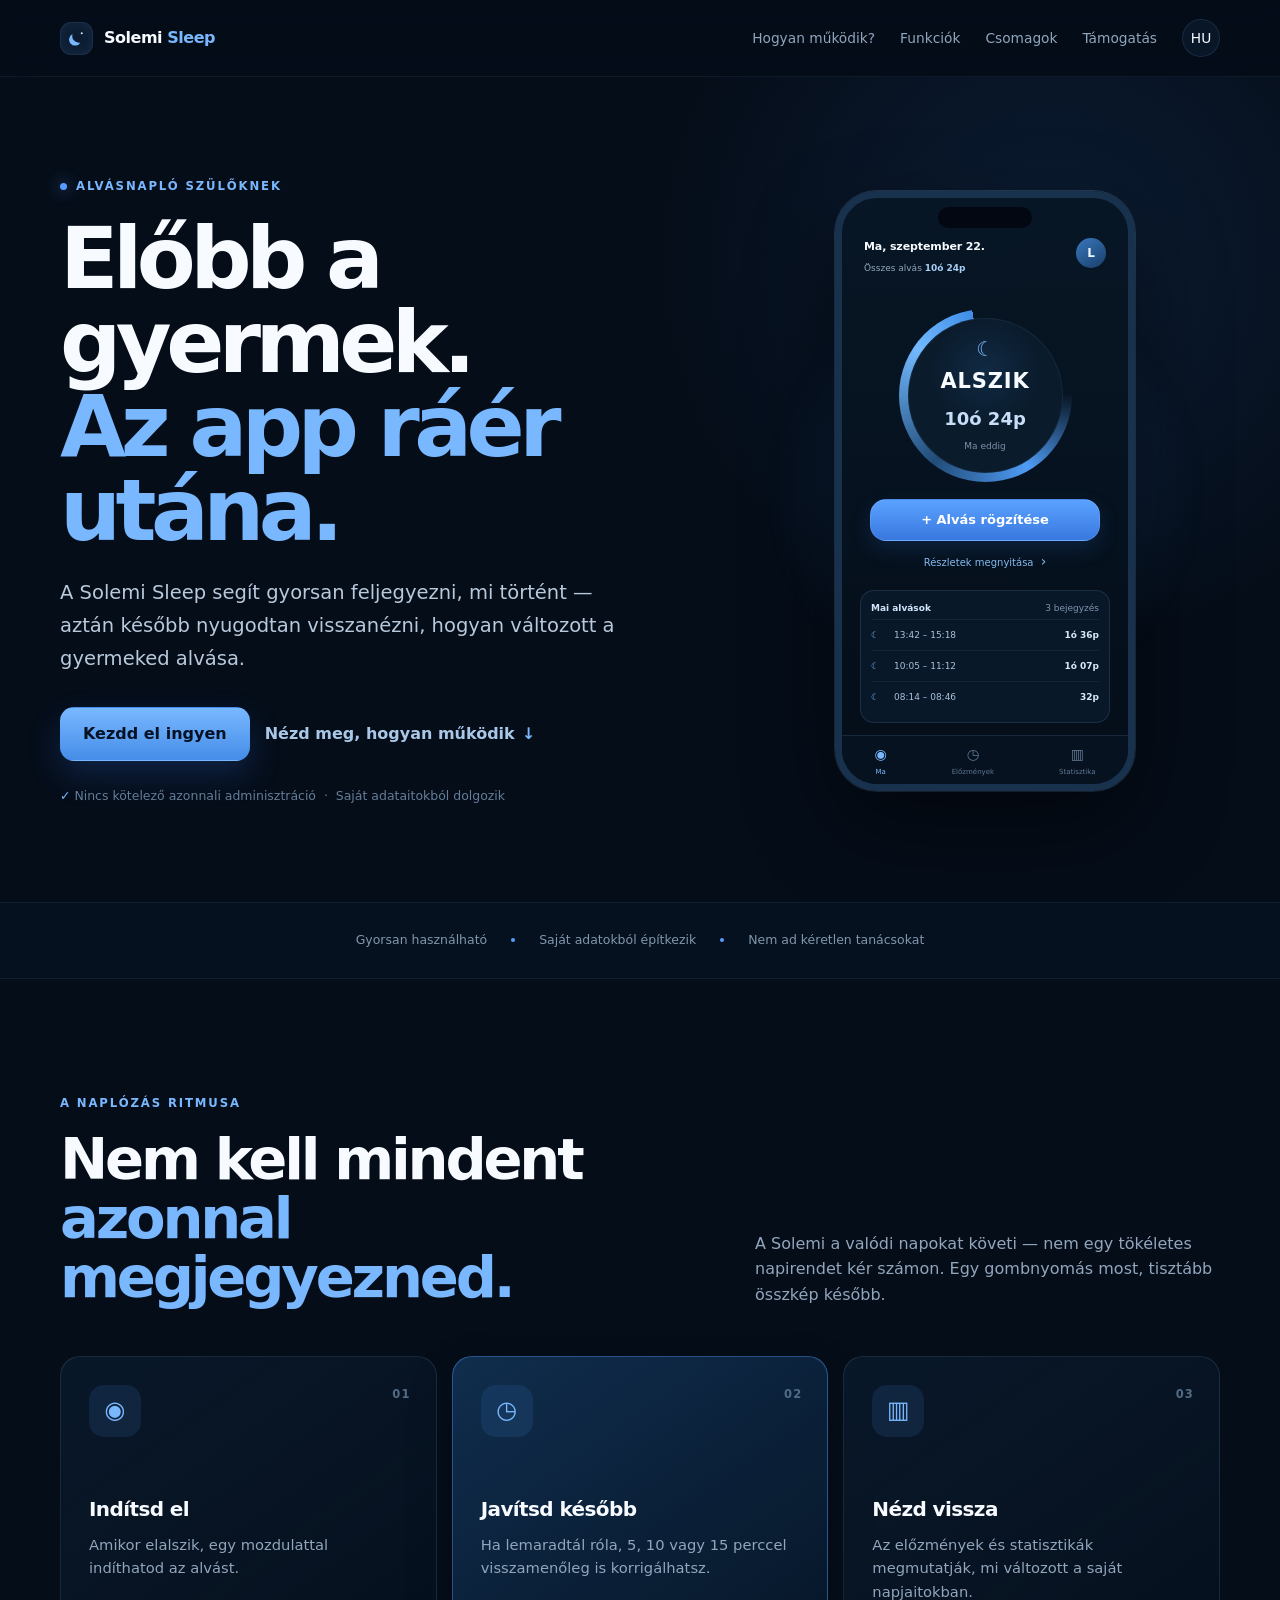
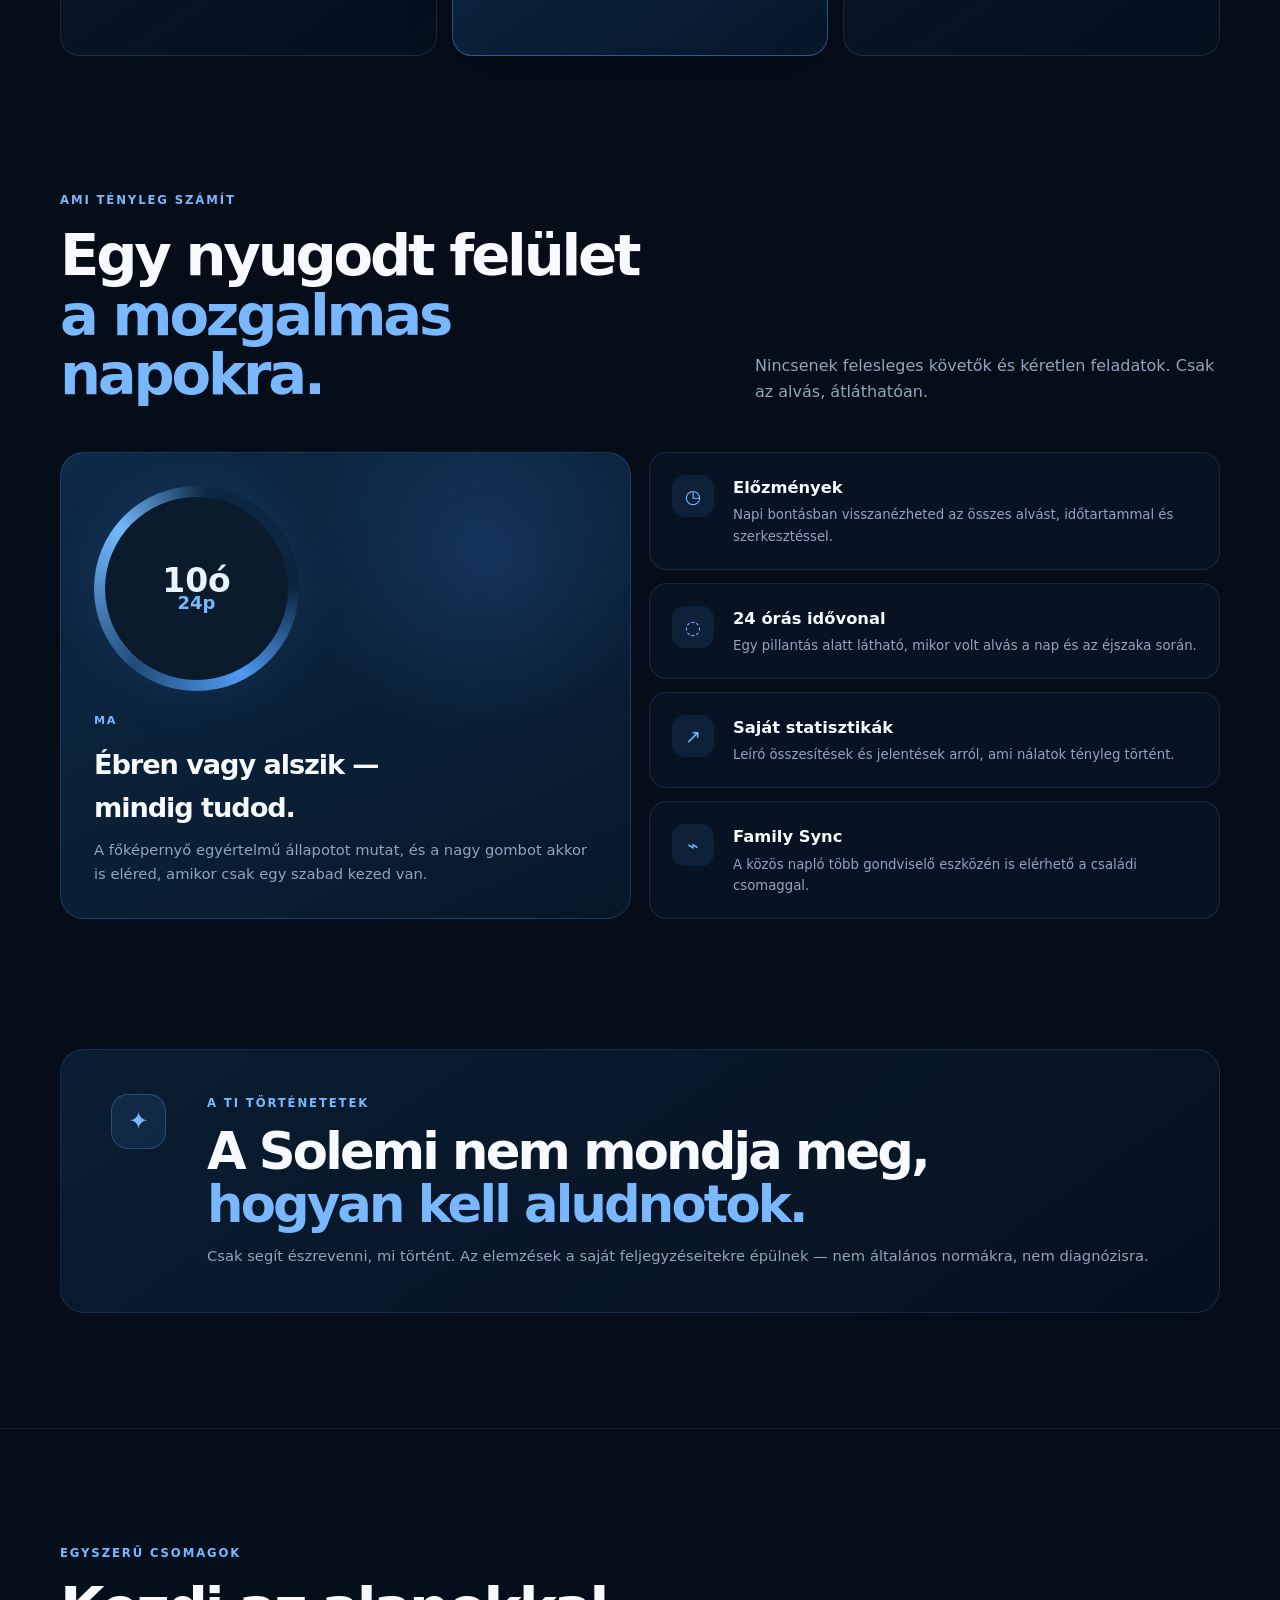
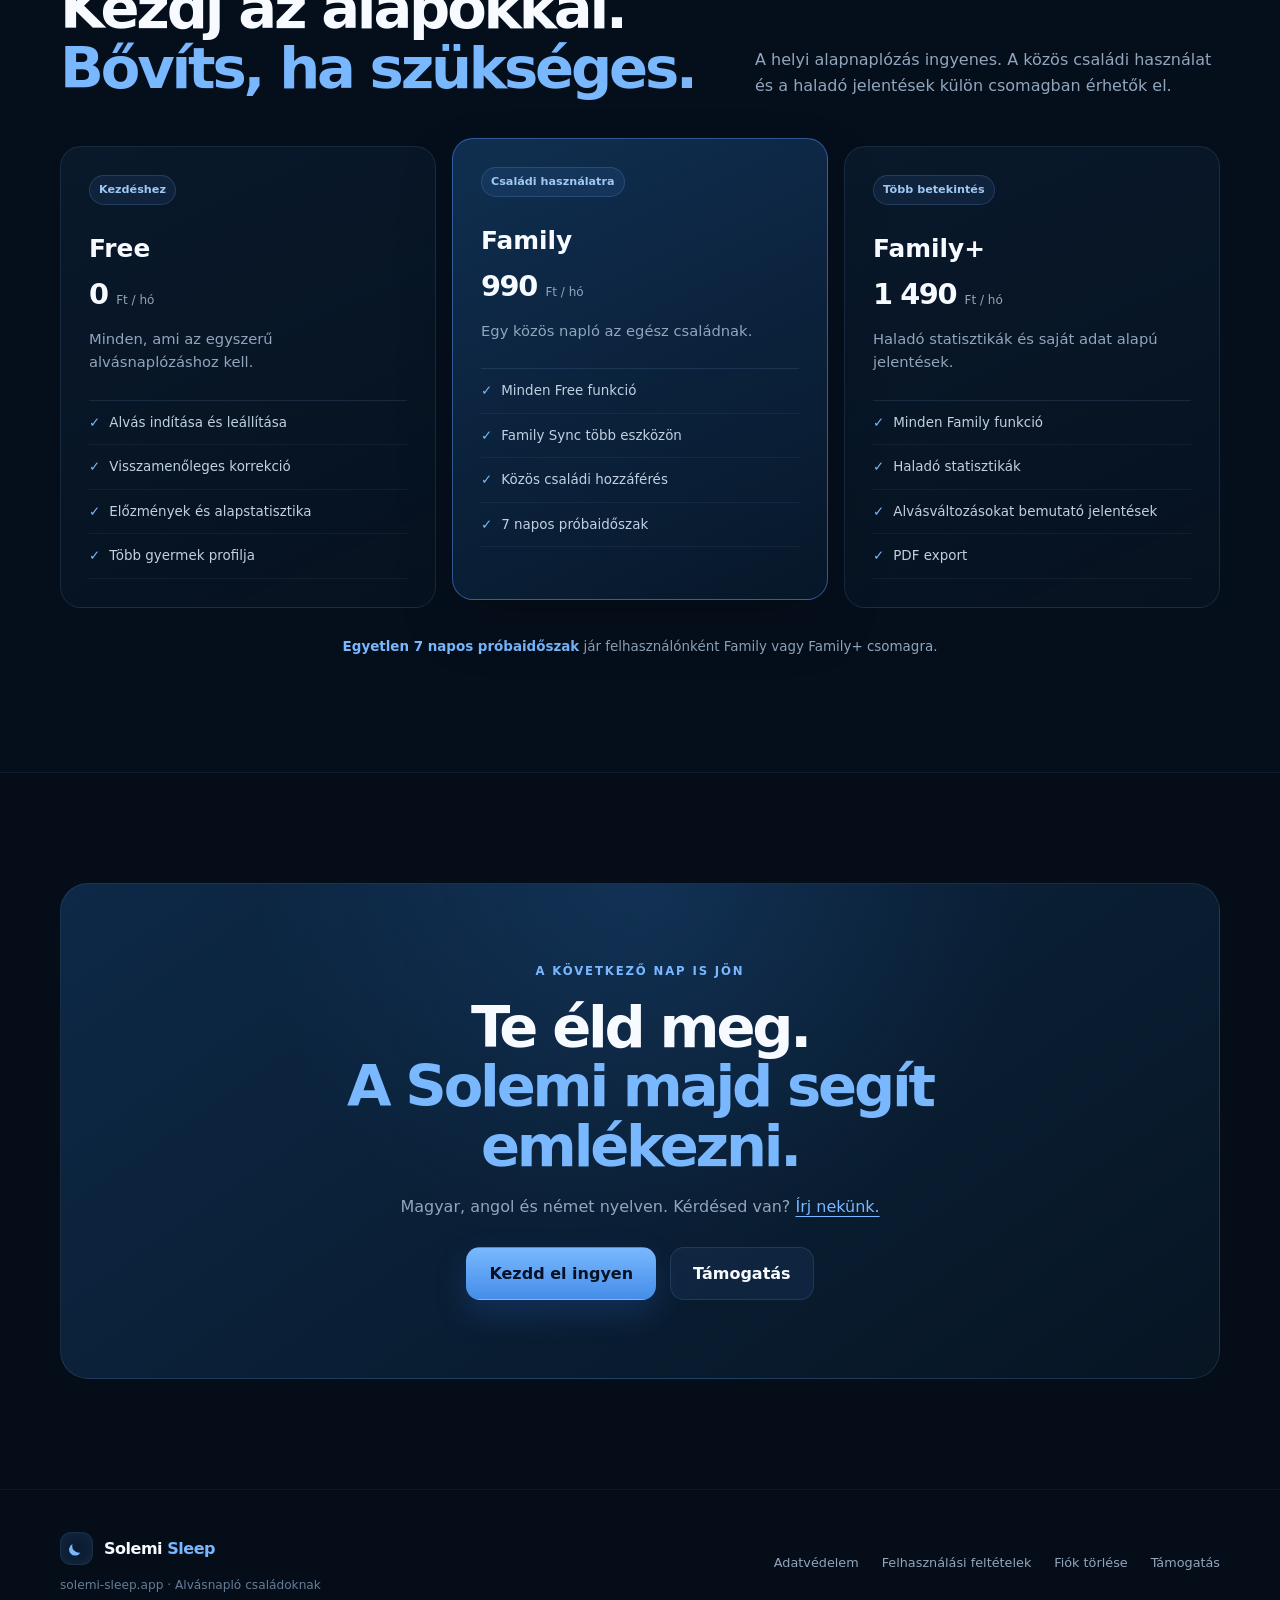
==== index.html @ 9ce0bd92 "Add responsive Solemi Sleep website" ====
<!doctype html>
<html lang="hu">
<head>
  <meta charset="utf-8">
  <meta name="viewport" content="width=device-width, initial-scale=1">
  <meta name="theme-color" content="#050d19">
  <meta name="description" content="Solemi Sleep – gyors, egyszerű alvásnapló a gyermeked alvásának követéséhez.">
  <title>Solemi Sleep – Lásd, mi történt</title>
  <link rel="icon" type="image/svg+xml" href="/favicon.svg">
  <link rel="stylesheet" href="/styles.css">
</head>
<body>
  <header class="site-header">
    <nav class="nav shell" aria-label="Fő navigáció">
      <a class="brand" href="/" aria-label="Solemi Sleep kezdőlap">
        <span class="brand-mark" aria-hidden="true">
          <svg viewBox="0 0 32 32"><path d="M22 22A10 10 0 0 1 10 9.3 9.2 9.2 0 1 0 22 22Z" fill="#79b8ff"/><circle cx="24" cy="8" r="1.5" fill="#d8eaff"/></svg>
        </span>
        <span>Solemi <em>Sleep</em></span>
      </a>
      <div class="nav-links">
        <a href="#hogyan-mukodik">Hogyan működik?</a>
        <a href="#funkciok">Funkciók</a>
        <a href="#csomagok">Csomagok</a>
        <a href="/support/">Támogatás</a>
        <a class="language" href="#nyelvek" aria-label="Nyelv: magyar">HU</a>
      </div>
    </nav>
  </header>

  <main>
    <section class="hero">
      <div class="hero-glow" aria-hidden="true"></div>
      <div class="hero-grid shell">
        <div class="hero-copy">
          <div class="eyebrow"><span class="eyebrow-dot"></span>Alvásnapló szülőknek</div>
          <h1>Előbb a gyermek.<br><span>Az app ráér utána.</span></h1>
          <p class="lead">A Solemi Sleep segít gyorsan feljegyezni, mi történt — aztán később nyugodtan visszanézni, hogyan változott a gyermeked alvása.</p>
          <div class="hero-actions">
            <a class="button primary" href="#csomagok">Kezdd el ingyen</a>
            <a class="button text-button" href="#hogyan-mukodik">Nézd meg, hogyan működik <span aria-hidden="true">↓</span></a>
          </div>
          <p class="hero-assurance"><span aria-hidden="true">✓</span> Nincs kötelező azonnali adminisztráció &nbsp;·&nbsp; Saját adataitokból dolgozik</p>
        </div>

        <div class="phone-stage" aria-label="A Solemi Sleep mai nézetének bemutatója">
          <div class="phone-glow" aria-hidden="true"></div>
          <div class="phone">
            <div class="phone-island"></div>
            <div class="phone-header">
              <div><strong>Ma, szeptember 22.</strong><span>Összes alvás <b>10ó 24p</b></span></div>
              <div class="phone-avatar">L</div>
            </div>
            <div class="phone-orb sleeping">
              <div class="phone-orb-content"><span class="moon-icon" aria-hidden="true">☾</span><strong>ALSZIK</strong><b>10ó 24p</b><small>Ma eddig</small></div>
            </div>
            <button class="phone-cta" type="button">+ Alvás rögzítése</button>
            <div class="phone-link">Részletek megnyitása <span>›</span></div>
            <div class="phone-card">
              <div class="phone-card-title"><span>Mai alvások</span><span>3 bejegyzés</span></div>
              <div class="sleep-row"><span class="sleep-row-icon">☾</span><span>13:42 – 15:18</span><b>1ó 36p</b></div>
              <div class="sleep-row"><span class="sleep-row-icon">☾</span><span>10:05 – 11:12</span><b>1ó 07p</b></div>
              <div class="sleep-row"><span class="sleep-row-icon">☾</span><span>08:14 – 08:46</span><b>32p</b></div>
            </div>
            <div class="phone-tabs"><span class="active">◉<small>Ma</small></span><span>◷<small>Előzmények</small></span><span>▥<small>Statisztika</small></span></div>
          </div>
        </div>
      </div>
    </section>

    <section class="proof-strip">
      <div class="shell proof-grid">
        <span>Gyorsan használható</span><i></i><span>Saját adatokból építkezik</span><i></i><span>Nem ad kéretlen tanácsokat</span>
      </div>
    </section>

    <section class="section story" id="hogyan-mukodik">
      <div class="shell">
        <div class="section-kicker">A naplózás ritmusa</div>
        <div class="section-head">
          <h2>Nem kell mindent<br><span>azonnal megjegyezned.</span></h2>
          <p>A Solemi a valódi napokat követi — nem egy tökéletes napirendet kér számon. Egy gombnyomás most, tisztább összkép később.</p>
        </div>
        <div class="steps-grid">
          <article class="step-card"><span class="step-no">01</span><div class="step-icon">◉</div><h3>Indítsd el</h3><p>Amikor elalszik, egy mozdulattal indíthatod az alvást.</p></article>
          <article class="step-card active"><span class="step-no">02</span><div class="step-icon">◷</div><h3>Javítsd később</h3><p>Ha lemaradtál róla, 5, 10 vagy 15 perccel visszamenőleg is korrigálhatsz.</p></article>
          <article class="step-card"><span class="step-no">03</span><div class="step-icon">▥</div><h3>Nézd vissza</h3><p>Az előzmények és statisztikák megmutatják, mi változott a saját napjaitokban.</p></article>
        </div>
      </div>
    </section>

    <section class="section feature-section" id="funkciok">
      <div class="shell">
        <div class="section-kicker">Ami tényleg számít</div>
        <div class="section-head">
          <h2>Egy nyugodt felület<br><span>a mozgalmas napokra.</span></h2>
          <p>Nincsenek felesleges követők és kéretlen feladatok. Csak az alvás, átláthatóan.</p>
        </div>
        <div class="feature-layout">
          <div class="feature-large">
            <div class="feature-orb" aria-hidden="true"><span>10ó<br><small>24p</small></span></div>
            <div><span class="feature-label">MA</span><h3>Ébren vagy alszik — mindig tudod.</h3><p>A főképernyő egyértelmű állapotot mutat, és a nagy gombot akkor is eléred, amikor csak egy szabad kezed van.</p></div>
          </div>
          <div class="feature-list">
            <article><span class="feature-symbol">◷</span><div><h3>Előzmények</h3><p>Napi bontásban visszanézheted az összes alvást, időtartammal és szerkesztéssel.</p></div></article>
            <article><span class="feature-symbol">◌</span><div><h3>24 órás idővonal</h3><p>Egy pillantás alatt látható, mikor volt alvás a nap és az éjszaka során.</p></div></article>
            <article><span class="feature-symbol">↗</span><div><h3>Saját statisztikák</h3><p>Leíró összesítések és jelentések arról, ami nálatok tényleg történt.</p></div></article>
            <article><span class="feature-symbol">⌁</span><div><h3>Family Sync</h3><p>A közös napló több gondviselő eszközén is elérhető a családi csomaggal.</p></div></article>
          </div>
        </div>
      </div>
    </section>

    <section class="section privacy-section">
      <div class="shell privacy-card">
        <div class="privacy-icon">✦</div>
        <div><div class="section-kicker">A ti történetetek</div><h2>A Solemi nem mondja meg,<br><span>hogyan kell aludnotok.</span></h2><p>Csak segít észrevenni, mi történt. Az elemzések a saját feljegyzéseitekre épülnek — nem általános normákra, nem diagnózisra.</p></div>
      </div>
    </section>

    <section class="section plans" id="csomagok">
      <div class="shell">
        <div class="section-kicker">Egyszerű csomagok</div>
        <div class="section-head"><h2>Kezdj az alapokkal.<br><span>Bővíts, ha szükséges.</span></h2><p>A helyi alapnaplózás ingyenes. A közös családi használat és a haladó jelentések külön csomagban érhetők el.</p></div>
        <div class="plan-grid">
          <article class="plan"><span class="plan-tag">Kezdéshez</span><h3>Free</h3><div class="price">0 <small>Ft / hó</small></div><p>Minden, ami az egyszerű alvásnaplózáshoz kell.</p><ul><li>Alvás indítása és leállítása</li><li>Visszamenőleges korrekció</li><li>Előzmények és alapstatisztika</li><li>Több gyermek profilja</li></ul></article>
          <article class="plan recommended"><span class="plan-tag">Családi használatra</span><h3>Family</h3><div class="price">990 <small>Ft / hó</small></div><p>Egy közös napló az egész családnak.</p><ul><li>Minden Free funkció</li><li>Family Sync több eszközön</li><li>Közös családi hozzáférés</li><li>7 napos próbaidőszak</li></ul></article>
          <article class="plan"><span class="plan-tag">Több betekintés</span><h3>Family+</h3><div class="price">1 490 <small>Ft / hó</small></div><p>Haladó statisztikák és saját adat alapú jelentések.</p><ul><li>Minden Family funkció</li><li>Haladó statisztikák</li><li>Alvásváltozásokat bemutató jelentések</li><li>PDF export</li></ul></article>
        </div>
        <p class="trial-note"><strong>Egyetlen 7 napos próbaidőszak</strong> jár felhasználónként Family vagy Family+ csomagra.</p>
      </div>
    </section>

    <section class="closing" id="nyelvek">
      <div class="closing-inner shell"><div class="section-kicker">A következő nap is jön</div><h2>Te éld meg.<br><span>A Solemi majd segít emlékezni.</span></h2><p>Magyar, angol és német nyelven. Kérdésed van? <a class="text-link" href="mailto:support@solemi-sleep.app">Írj nekünk.</a></p><div class="closing-actions"><a class="button primary" href="#csomagok">Kezdd el ingyen</a><a class="button secondary" href="/support/">Támogatás</a></div></div>
    </section>
  </main>

  <footer class="site-footer"><div class="footer-grid shell"><div><a class="brand" href="/"><span class="brand-mark" aria-hidden="true"><svg viewBox="0 0 32 32"><path d="M22 22A10 10 0 0 1 10 9.3 9.2 9.2 0 1 0 22 22Z" fill="#79b8ff"/></svg></span><span>Solemi <em>Sleep</em></span></a><div class="footer-meta">solemi-sleep.app · Alvásnapló családoknak</div></div><nav class="footer-links" aria-label="Jogi és támogatási oldalak"><a href="/privacy/">Adatvédelem</a><a href="/terms/">Felhasználási feltételek</a><a href="/delete-account/">Fiók törlése</a><a href="/support/">Támogatás</a></nav></div></footer>
</body>
</html>
---- styles.css ----
:root {
  color-scheme: dark;
  --bg: #050d19;
  --bg-2: #071321;
  --surface: #0a1a2c;
  --surface-2: #0d2137;
  --line: rgba(127, 175, 228, .14);
  --line-soft: rgba(127, 175, 228, .08);
  --ink: #f7faff;
  --muted: #91a5bc;
  --muted-2: #647d98;
  --blue: #579dff;
  --blue-2: #79b8ff;
  --max: 1160px;
}
* { box-sizing: border-box; }
html { scroll-behavior: smooth; }
body { margin:0; min-width:320px; color:var(--ink); background:radial-gradient(circle at 50% -12%, rgba(43,89,143,.23), transparent 32rem), var(--bg); font-family: Inter, ui-sans-serif, system-ui, -apple-system, BlinkMacSystemFont, "Segoe UI", sans-serif; font-size:16px; line-height:1.6; -webkit-font-smoothing:antialiased; }
a { color:inherit; text-decoration:none; }
button { font:inherit; }
.shell { width:min(var(--max), calc(100% - 44px)); margin-inline:auto; }
.site-header { position:sticky; top:0; z-index:20; border-bottom:1px solid var(--line-soft); background:rgba(5,13,25,.78); backdrop-filter:blur(18px); }
.nav { min-height:76px; display:flex; align-items:center; justify-content:space-between; gap:28px; }
.brand { display:inline-flex; align-items:center; gap:11px; font-weight:780; letter-spacing:-.03em; }
.brand em { color:var(--blue-2); font-style:normal; }
.brand-mark { width:33px; height:33px; display:grid; place-items:center; border:1px solid var(--line); border-radius:11px; background:#0b1a2c; box-shadow:inset 0 0 18px rgba(87,157,255,.12); }
.brand-mark svg { width:21px; }
.nav-links { display:flex; align-items:center; gap:25px; color:var(--muted); font-size:.86rem; }
.nav-links a:hover, .nav-links a:focus-visible { color:#fff; }
.language { width:38px; height:38px; display:grid; place-items:center; border:1px solid var(--line); border-radius:50%; color:var(--ink); background:rgba(87,157,255,.07); }
.hero { position:relative; overflow:hidden; padding:100px 0 96px; }
.hero-glow { position:absolute; width:820px; height:820px; right:-180px; top:-230px; border-radius:50%; background:radial-gradient(circle, rgba(45,110,189,.16), transparent 67%); pointer-events:none; }
.hero-grid { position:relative; display:grid; grid-template-columns:minmax(0,1fr) 470px; gap:90px; align-items:center; }
.eyebrow, .section-kicker { color:var(--blue-2); font-size:.73rem; font-weight:800; letter-spacing:.16em; text-transform:uppercase; }
.eyebrow { display:flex; align-items:center; gap:9px; }
.eyebrow-dot { width:7px; height:7px; border-radius:50%; background:var(--blue); box-shadow:0 0 15px rgba(87,157,255,.8); }
h1 { margin:20px 0 24px; max-width:720px; font-size:clamp(3.2rem, 6.7vw, 6rem); line-height:.98; letter-spacing:-.065em; font-weight:700; }
h1 span, h2 span { color:var(--blue-2); }
.lead { max-width:590px; margin:0; color:#b8c9dc; font-size:clamp(1.05rem, 2vw, 1.22rem); line-height:1.7; }
.hero-actions, .closing-actions { display:flex; flex-wrap:wrap; align-items:center; gap:14px; margin-top:32px; }
.button { min-height:50px; display:inline-flex; align-items:center; justify-content:center; padding:13px 22px; border-radius:14px; border:1px solid transparent; font-weight:750; transition:transform .2s ease, border-color .2s ease, background .2s ease; }
.button:hover { transform:translateY(-2px); }
.button.primary { color:#061224; background:linear-gradient(180deg,#79b8ff,#458de8); box-shadow:0 14px 32px rgba(44,108,207,.24); }
.button.secondary { border-color:var(--line); background:rgba(87,157,255,.08); color:var(--ink); }
.text-button { min-height:auto; padding:10px 0; color:#a9c8e8; background:transparent; }
.text-button span { margin-left:7px; color:var(--blue-2); }
.hero-assurance { margin:25px 0 0; color:var(--muted-2); font-size:.78rem; }
.hero-assurance span { color:var(--blue-2); font-weight:900; }
.phone-stage { position:relative; min-height:610px; display:grid; place-items:center; }
.phone-glow { position:absolute; inset:10% 2%; border-radius:50%; background:radial-gradient(circle, rgba(50,123,218,.25), transparent 65%); filter:blur(8px); }
.phone { position:relative; width:300px; height:600px; padding:37px 18px 0; overflow:hidden; border:7px solid #18314d; border-radius:42px; background:linear-gradient(180deg,#071625,#050e19); box-shadow:0 35px 90px rgba(0,0,0,.48), 0 0 0 1px rgba(158,208,255,.18); }
.phone-island { position:absolute; top:9px; left:50%; width:94px; height:21px; transform:translateX(-50%); border-radius:20px; background:#020711; }
.phone-header { display:flex; justify-content:space-between; align-items:start; padding:3px 4px 0; }
.phone-header strong, .phone-header span { display:block; }
.phone-header strong { font-size:11px; letter-spacing:-.01em; }
.phone-header span { margin-top:5px; color:var(--muted); font-size:9px; }
.phone-header span b { color:#a8cff7; }
.phone-avatar { width:30px; height:30px; display:grid; place-items:center; border-radius:50%; color:#eaf5ff; background:linear-gradient(145deg,#3978bd,#183e68); font-size:12px; font-weight:800; }
.phone-orb { width:173px; aspect-ratio:1; margin:34px auto 17px; display:grid; place-items:center; position:relative; border-radius:50%; background:conic-gradient(from 218deg,#214c78,#72b9ff 24%,#3f8de7 37%,transparent 37% 64%,#4f9cf5 81%,#214c78); }
.phone-orb::before { content:""; position:absolute; inset:9px; border-radius:50%; background:radial-gradient(circle at 50% 34%,rgba(49,111,175,.18),transparent 43%),#0a1b2c; border:1px solid rgba(157,206,255,.08); }
.phone-orb-content { position:relative; z-index:1; display:flex; flex-direction:column; align-items:center; text-align:center; }
.moon-icon { color:var(--blue-2); font-size:20px; line-height:1; }
.phone-orb-content strong { margin-top:6px; color:#f7faff; font-size:21px; letter-spacing:.04em; }
.phone-orb-content b { margin-top:7px; color:#c7def8; font-size:18px; }
.phone-orb-content small { margin-top:5px; color:#7c91a9; font-size:9px; }
.phone-cta { width:92%; height:42px; display:block; margin:0 auto; border:1px solid rgba(189,222,255,.14); border-radius:16px; color:#fff; background:linear-gradient(180deg,#5aa2ff,#3978df); box-shadow:0 8px 20px rgba(45,109,209,.18); font-size:13px; font-weight:750; }
.phone-link { margin:9px 0 17px; text-align:center; color:#84b9ed; font-size:10px; }
.phone-link span { margin-left:4px; font-size:14px; }
.phone-card { padding:10px; border:1px solid var(--line); border-radius:14px; background:rgba(10,26,44,.9); }
.phone-card-title { display:flex; justify-content:space-between; margin-bottom:4px; color:#7e94ad; font-size:9px; }
.phone-card-title span:first-child { color:#d2e6fb; font-weight:700; }
.sleep-row { min-height:31px; display:grid; grid-template-columns:17px 1fr auto; align-items:center; gap:6px; border-top:1px solid var(--line-soft); color:#aac2da; font-size:9px; }
.sleep-row-icon { color:var(--blue-2); }
.sleep-row b { color:#d9e9f9; font-size:9px; }
.phone-tabs { position:absolute; right:0; bottom:0; left:0; height:49px; display:flex; justify-content:space-around; align-items:center; border-top:1px solid var(--line); background:rgba(7,19,33,.97); }
.phone-tabs span { display:flex; flex-direction:column; align-items:center; gap:1px; color:#607791; font-size:14px; }
.phone-tabs span.active { color:var(--blue-2); }
.phone-tabs small { font-size:7px; }
.proof-strip { border-block:1px solid var(--line-soft); background:rgba(10,26,44,.35); }
.proof-grid { min-height:75px; display:flex; align-items:center; justify-content:center; gap:24px; color:#8096ad; font-size:.78rem; }
.proof-grid i { width:4px; height:4px; border-radius:50%; background:var(--blue); }
.section { padding:115px 0; }
.section-head { display:flex; justify-content:space-between; align-items:end; gap:50px; margin:17px 0 48px; }
h2 { margin:0; font-size:clamp(2.3rem, 4.5vw, 4.2rem); line-height:1.03; letter-spacing:-.055em; font-weight:680; }
.section-head p { max-width:465px; margin:0; color:var(--muted); }
.steps-grid { display:grid; grid-template-columns:repeat(3,1fr); gap:15px; }
.step-card { min-height:300px; position:relative; padding:28px; border:1px solid var(--line); border-radius:20px; background:linear-gradient(145deg,rgba(10,26,44,.84),rgba(7,19,33,.6)); }
.step-card.active { border-color:rgba(87,157,255,.42); background:linear-gradient(145deg,rgba(17,49,83,.9),rgba(8,24,43,.82)); box-shadow:0 20px 48px rgba(0,0,0,.18); }
.step-no { position:absolute; right:25px; top:28px; color:#526b85; font-size:.72rem; font-weight:800; letter-spacing:.1em; }
.step-icon { width:52px; height:52px; display:grid; place-items:center; border-radius:15px; color:var(--blue-2); background:rgba(87,157,255,.11); font-size:24px; }
.step-card h3 { margin:56px 0 8px; font-size:1.25rem; letter-spacing:-.03em; }
.step-card p, .feature-large p, .feature-list p, .privacy-card p, .plan p { margin:0; color:var(--muted); font-size:.92rem; }
.feature-section { padding-top:20px; }
.feature-layout { display:grid; grid-template-columns:1fr 1fr; gap:18px; }
.feature-large { min-height:420px; display:flex; flex-direction:column; justify-content:space-between; padding:33px; border:1px solid rgba(87,157,255,.22); border-radius:24px; background:radial-gradient(circle at 75% 22%,rgba(43,109,190,.23),transparent 33%),linear-gradient(155deg,#0d2a48,#081728); }
.feature-orb { width:205px; aspect-ratio:1; display:grid; place-items:center; border-radius:50%; background:conic-gradient(from 218deg,#214c78,#72b9ff 25%,transparent 41% 64%,#4f9cf5 82%,#214c78); box-shadow:0 0 55px rgba(87,157,255,.12); }
.feature-orb span { width:183px; height:183px; display:grid; place-items:center; align-content:center; border-radius:50%; background:#0a1b2c; color:#eaf4ff; font-size:33px; font-weight:800; line-height:.9; text-align:center; }
.feature-orb small { color:var(--blue-2); font-size:18px; }
.feature-label { color:var(--blue-2); font-size:.7rem; font-weight:800; letter-spacing:.14em; }
.feature-large h3 { max-width:380px; margin:11px 0 8px; font-size:1.7rem; letter-spacing:-.04em; }
.feature-list { display:grid; gap:13px; }
.feature-list article { display:grid; grid-template-columns:45px 1fr; gap:16px; padding:22px; border:1px solid var(--line); border-radius:18px; background:rgba(10,26,44,.56); }
.feature-symbol { width:42px; height:42px; display:grid; place-items:center; border-radius:13px; color:var(--blue-2); background:rgba(87,157,255,.1); font-size:19px; }
.feature-list h3 { margin:0 0 3px; font-size:1.02rem; }
.feature-list p { font-size:.83rem; }
.privacy-section { padding-top:15px; }
.privacy-card { display:grid; grid-template-columns:70px 1fr; gap:26px; align-items:start; padding:44px 50px; border:1px solid var(--line); border-radius:24px; background:linear-gradient(145deg,rgba(11,32,54,.86),rgba(7,19,33,.7)); }
.privacy-icon { width:55px; height:55px; display:grid; place-items:center; border:1px solid rgba(121,184,255,.25); border-radius:17px; color:var(--blue-2); background:rgba(87,157,255,.1); font-size:24px; }
.privacy-card h2 { margin:12px 0 14px; font-size:clamp(2rem,4vw,3.2rem); }
.plans { border-block:1px solid var(--line-soft); background:rgba(7,19,33,.34); }
.plan-grid { display:grid; grid-template-columns:repeat(3,1fr); gap:16px; }
.plan { min-height:420px; display:flex; flex-direction:column; padding:28px; border:1px solid var(--line); border-radius:21px; background:linear-gradient(155deg,rgba(10,26,44,.92),rgba(7,19,33,.78)); }
.plan.recommended { border-color:rgba(87,157,255,.48); background:linear-gradient(155deg,rgba(16,48,82,.98),rgba(8,24,43,.9)); transform:translateY(-8px); box-shadow:0 25px 55px rgba(0,0,0,.2); }
.plan-tag { align-self:flex-start; padding:5px 9px; border:1px solid rgba(121,184,255,.18); border-radius:999px; color:#9fc8f2; background:rgba(87,157,255,.09); font-size:.7rem; font-weight:750; }
.plan h3 { margin:24px 0 2px; font-size:1.55rem; }
.price { margin-bottom:10px; color:#f7faff; font-size:1.8rem; font-weight:800; letter-spacing:-.05em; }
.price small { color:var(--muted); font-size:.75rem; font-weight:500; letter-spacing:0; }
.plan ul { list-style:none; padding:0; margin:26px 0 0; border-top:1px solid var(--line); }
.plan li { padding:11px 0; border-bottom:1px solid var(--line-soft); color:#c0d1e2; font-size:.84rem; }
.plan li::before { content:"✓"; margin-right:9px; color:var(--blue-2); }
.trial-note { margin:28px 0 0; text-align:center; color:var(--muted); font-size:.84rem; }
.trial-note strong { color:var(--blue-2); }
.closing { padding:110px 0; }
.closing-inner { padding:78px 25px; text-align:center; border:1px solid var(--line); border-radius:28px; background:radial-gradient(circle at 50% 0%,rgba(44,107,184,.2),transparent 50%),linear-gradient(145deg,#0d2947,#071523); }
.closing h2 { margin:17px auto 18px; max-width:700px; }
.closing p { margin:0; color:var(--muted); }
.closing-actions { justify-content:center; margin-top:27px; }
.site-footer { padding:42px 0; border-top:1px solid var(--line-soft); }
.footer-grid { display:grid; grid-template-columns:1fr auto; gap:30px; align-items:center; }
.footer-meta { margin-top:9px; color:var(--muted-2); font-size:.76rem; }
.footer-links { display:flex; flex-wrap:wrap; gap:16px 23px; color:var(--muted); font-size:.8rem; }
.footer-links a:hover { color:var(--ink); }
.page-hero, .document { color:var(--ink); }
.page-hero { padding:82px 0 48px; border-bottom:1px solid var(--line); }
.page-hero .eyebrow { margin-bottom:14px; }
.page-hero h1 { margin:0; }
.page-hero p { max-width:680px; margin:18px 0 0; color:var(--muted); font-size:1.05rem; }
.document { padding:60px 0 100px; }
.document-layout { display:grid; grid-template-columns:230px minmax(0,720px); gap:70px; align-items:start; }
.doc-nav { position:sticky; top:105px; display:grid; gap:10px; color:var(--muted); font-size:.84rem; }
.doc-nav a:hover { color:var(--blue-2); }
.doc-content h2 { margin:44px 0 12px; font-size:1.4rem; }
.doc-content h2:first-child { margin-top:0; }
.doc-content p, .doc-content li { color:#b8c9dc; }
.doc-content ul { padding-left:20px; }
.notice { padding:21px; border:1px solid rgba(87,157,255,.24); border-radius:16px; color:#cfe4fa; background:rgba(87,157,255,.07); }
.steps { display:grid; gap:14px; counter-reset:steps; margin:28px 0; }
.step { display:grid; grid-template-columns:44px 1fr; gap:14px; padding:18px; border:1px solid var(--line); border-radius:16px; background:var(--surface); }
.step::before { counter-increment:steps; content:counter(steps); width:34px; height:34px; display:grid; place-items:center; border-radius:50%; color:var(--blue-2); background:rgba(87,157,255,.12); font-weight:750; }
.support-card { max-width:700px; padding:30px; margin-top:28px; border:1px solid var(--line); border-radius:21px; background:var(--surface); }
.support-card a, .text-link { color:var(--blue-2); text-decoration:underline; text-underline-offset:4px; }
@media (max-width: 900px) {
  .nav-links a:not(.language) { display:none; }
  .hero-grid { grid-template-columns:1fr 390px; gap:30px; }
  .feature-layout { grid-template-columns:1fr; }
}
@media (max-width: 720px) {
  .shell { width:min(100% - 30px, var(--max)); }
  .nav { min-height:66px; }
  .nav-links { gap:10px; }
  .hero { padding:65px 0 70px; }
  .hero-grid { grid-template-columns:1fr; }
  .phone-stage { min-height:595px; margin-top:5px; }
  .section { padding:78px 0; }
  .section-head { display:block; }
  .section-head p { margin-top:19px; }
  .steps-grid, .plan-grid { grid-template-columns:1fr; }
  .step-card { min-height:235px; }
  .plan.recommended { transform:none; }
  .privacy-card { grid-template-columns:1fr; padding:30px; }
  .footer-grid { grid-template-columns:1fr; }
  .document-layout { grid-template-columns:1fr; gap:28px; }
  .doc-nav { position:static; display:flex; flex-wrap:wrap; gap:8px 18px; }
}
@media (max-width: 480px) {
  h1 { font-size:3.2rem; }
  .hero-actions { align-items:stretch; flex-direction:column; }
  .button { width:100%; }
  .proof-grid { min-height:100px; flex-wrap:wrap; gap:8px 14px; text-align:center; }
  .proof-grid i { display:none; }
  .phone { transform:scale(.94); transform-origin:center; }
  .phone-stage { margin-inline:-18px; }
  .closing { padding:70px 0; }
}
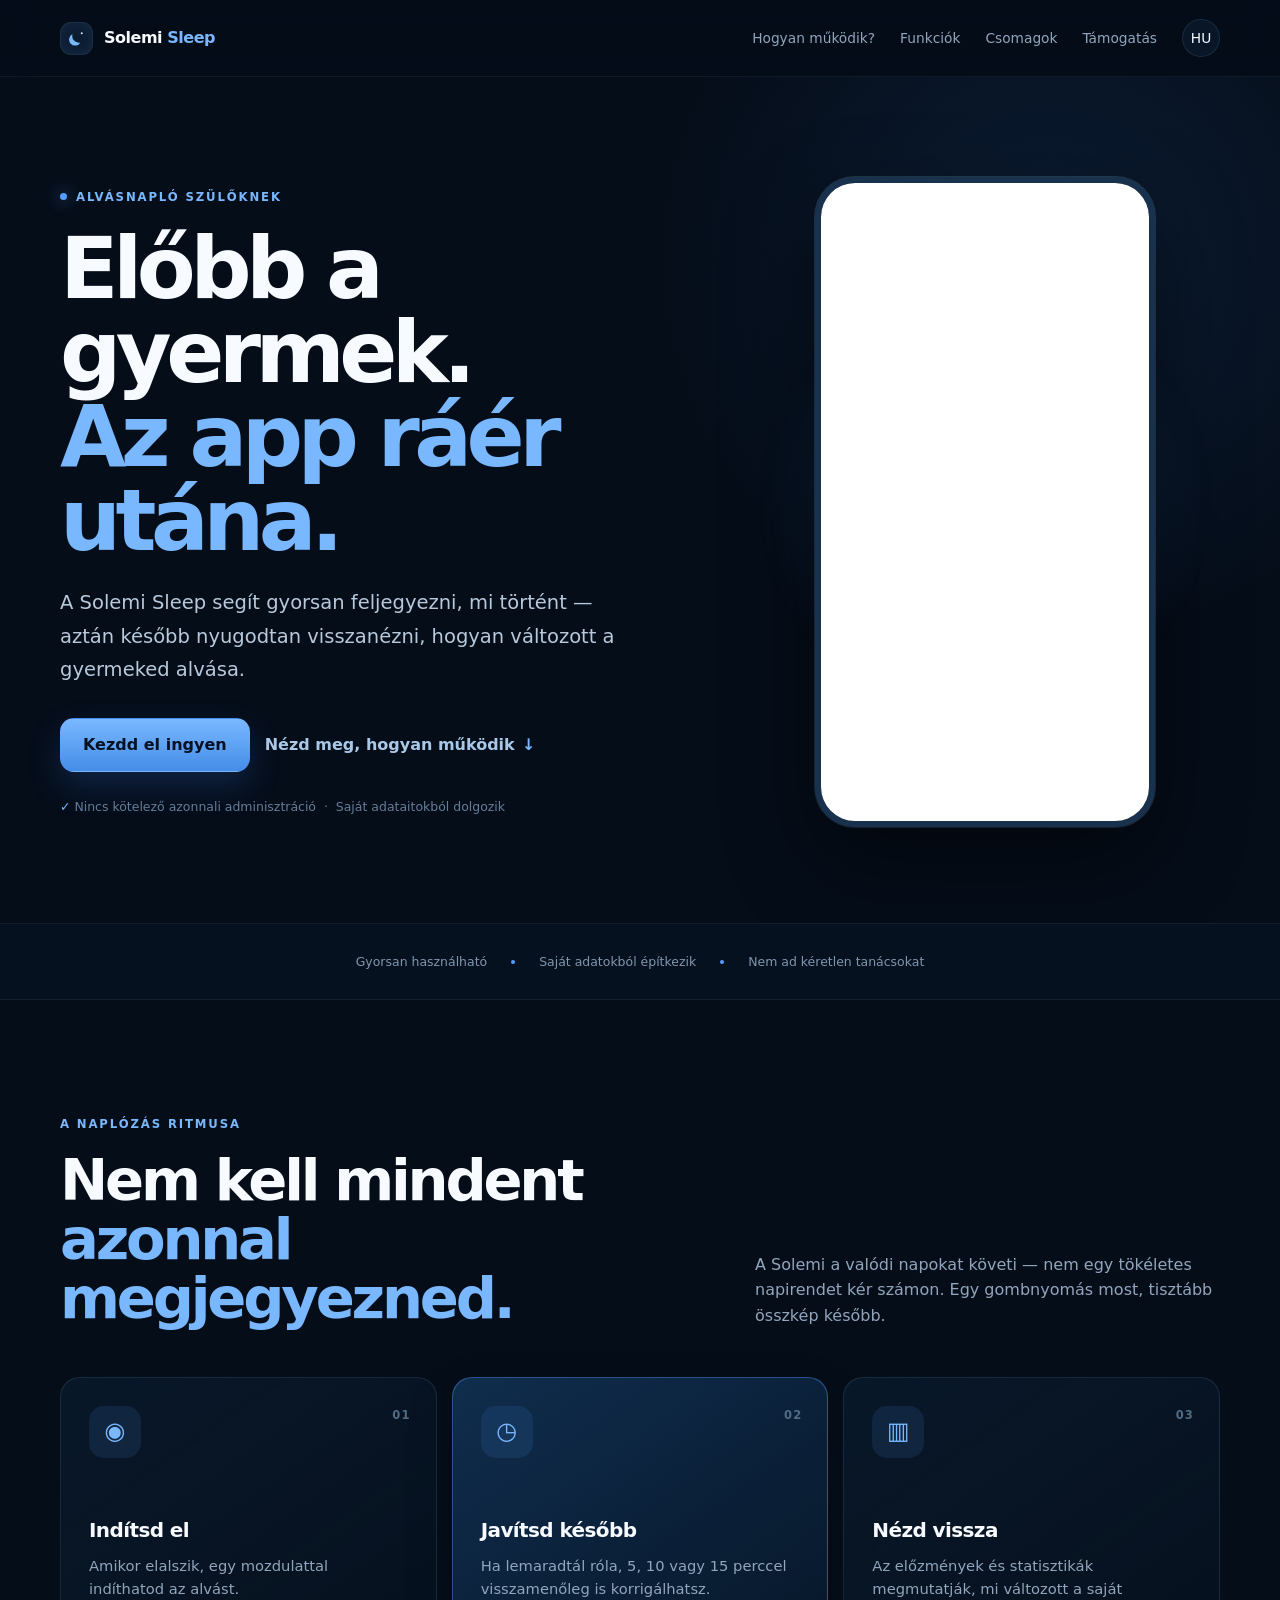
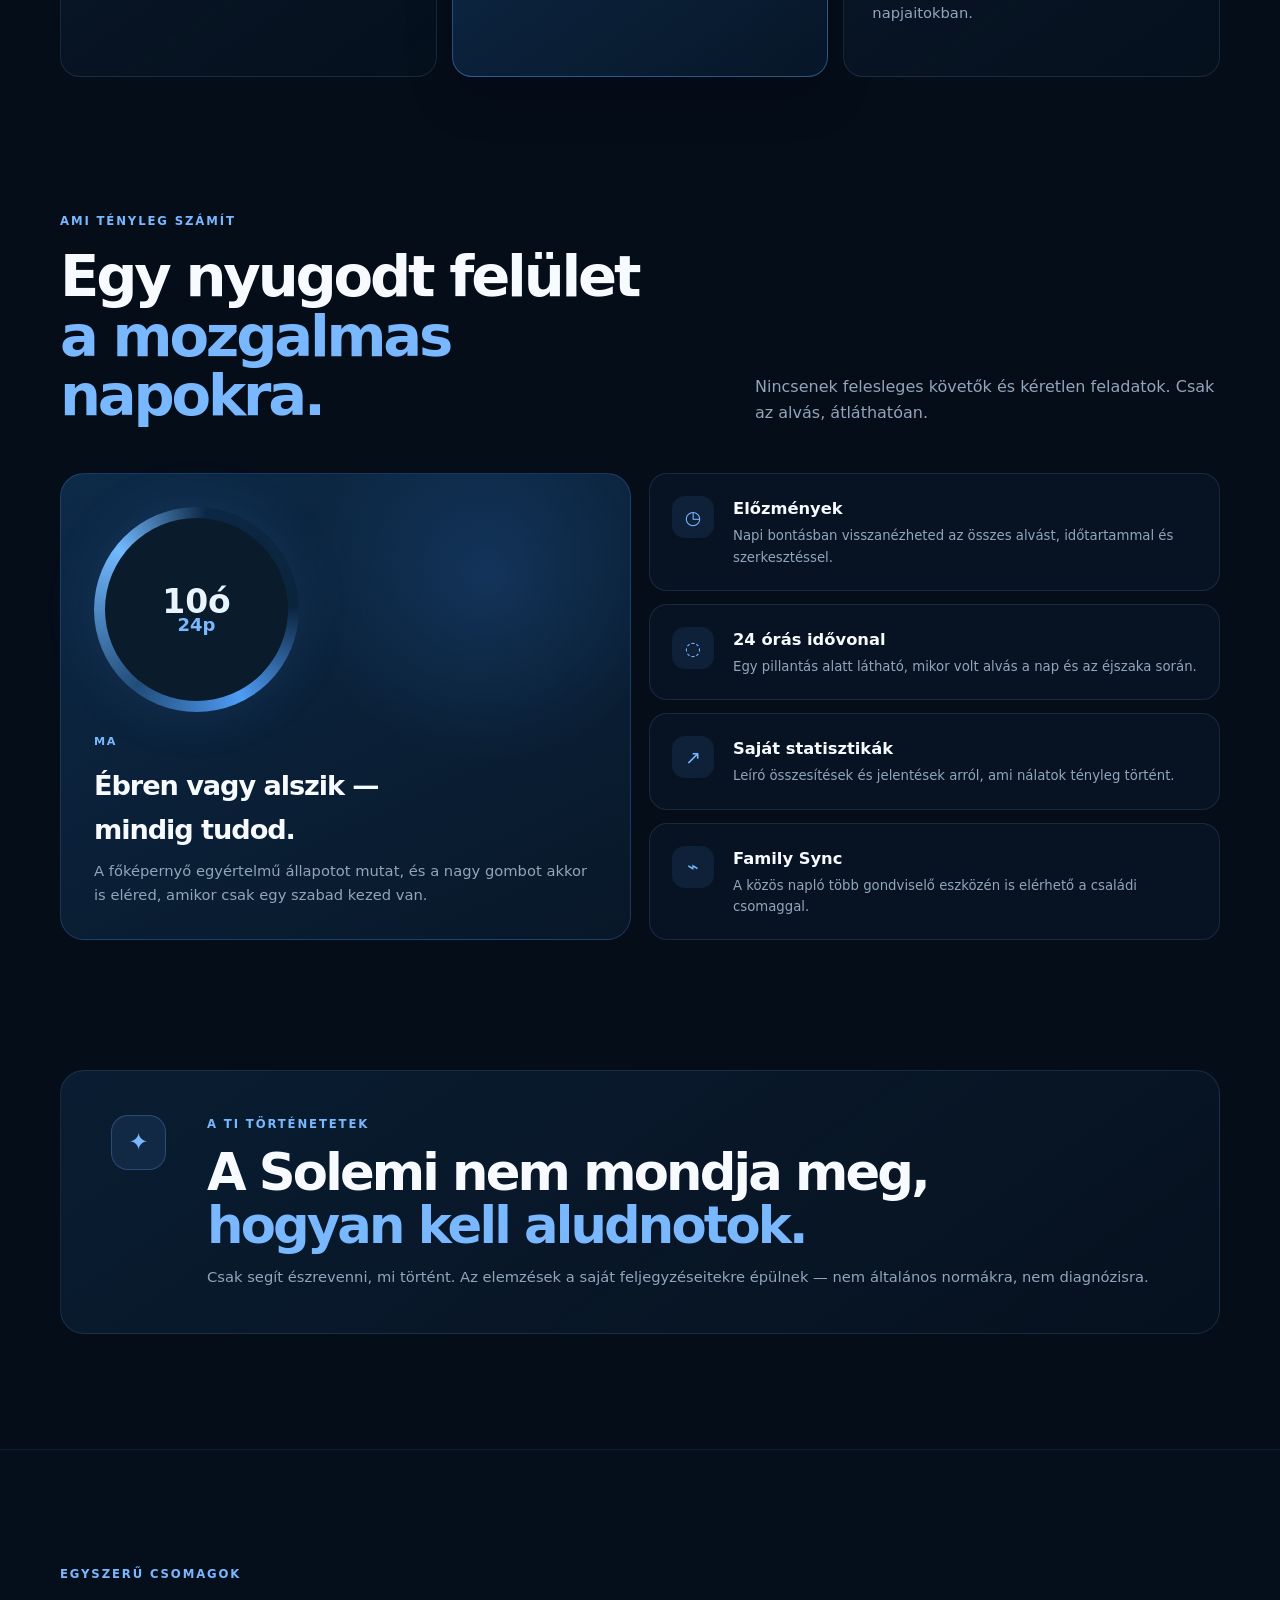
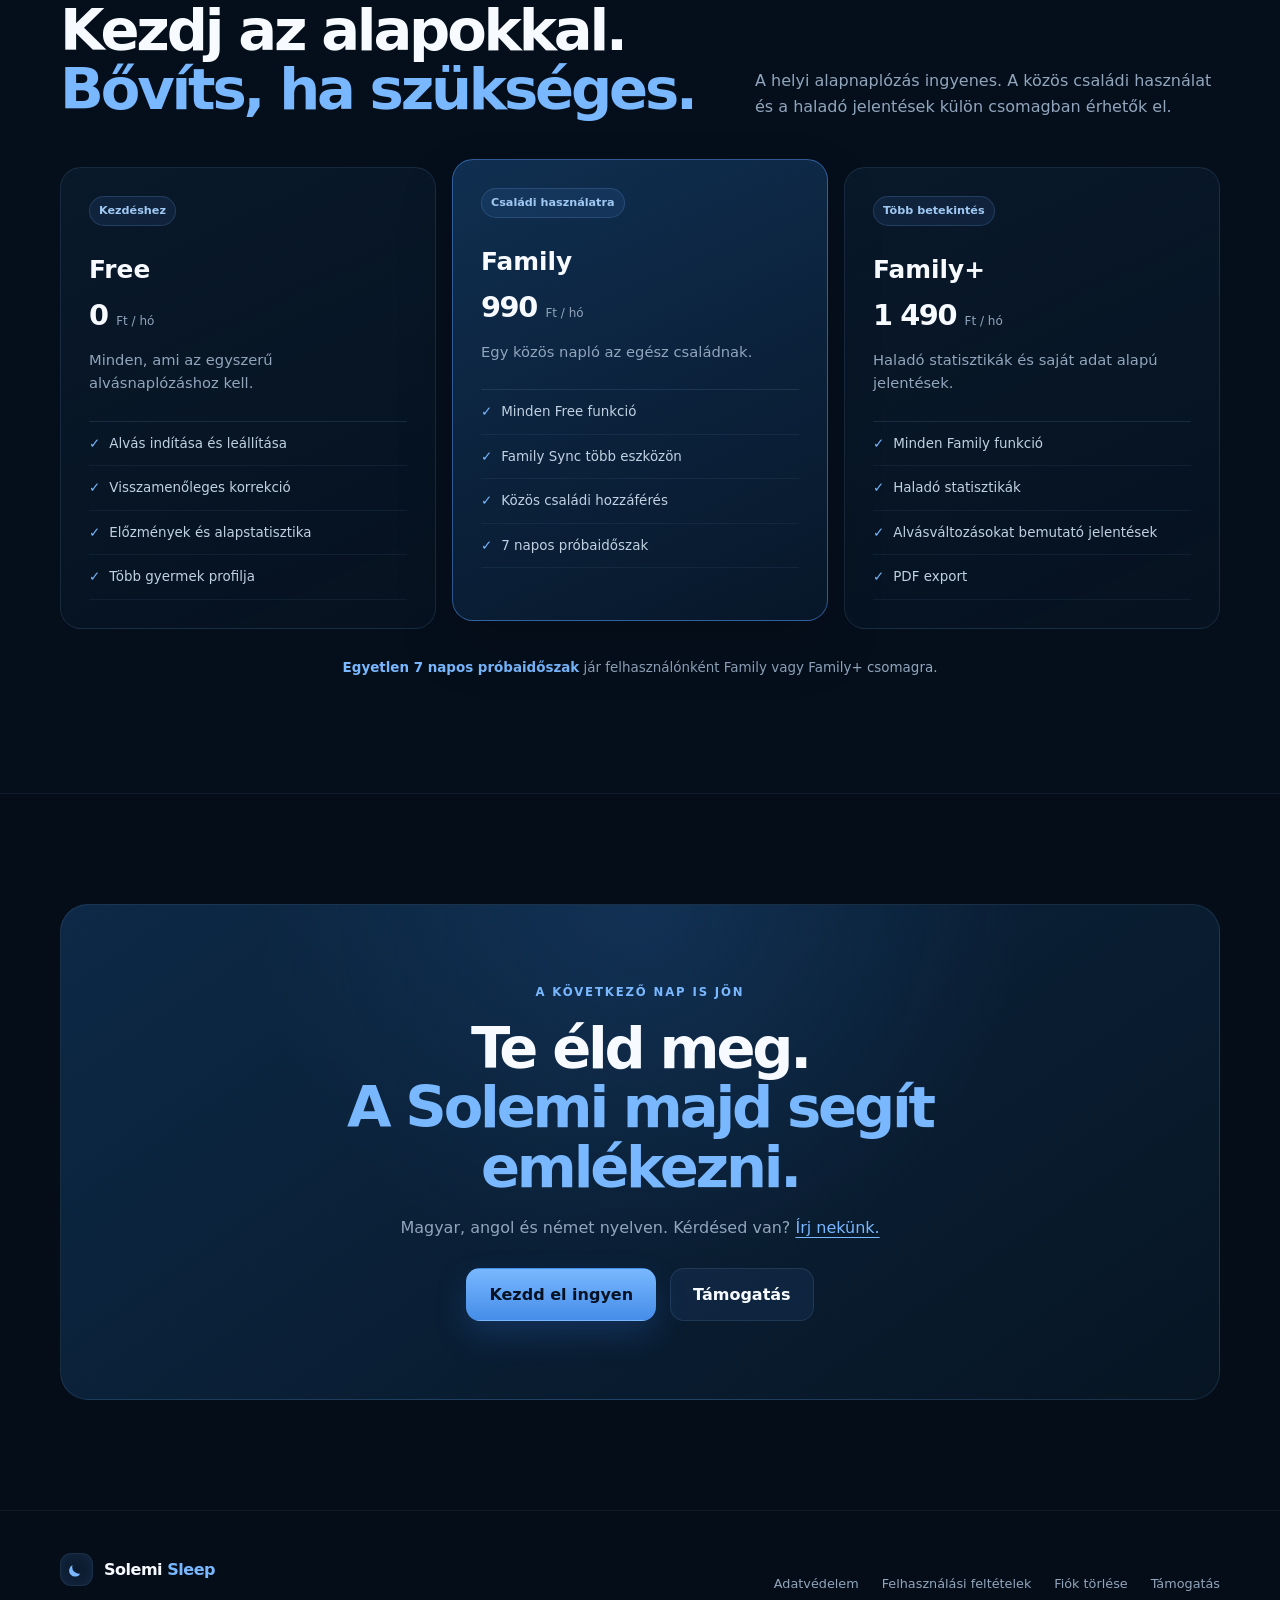
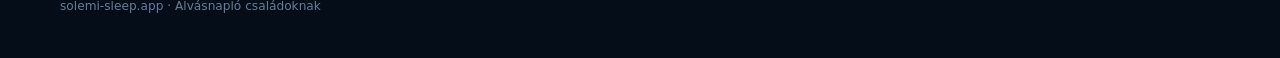
==== commit 77dcdf86: "Update" ====
--- a/index.html
+++ b/index.html
@@ -45,24 +45,8 @@
 
         <div class="phone-stage" aria-label="A Solemi Sleep mai nézetének bemutatója">
           <div class="phone-glow" aria-hidden="true"></div>
-          <div class="phone">
-            <div class="phone-island"></div>
-            <div class="phone-header">
-              <div><strong>Ma, szeptember 22.</strong><span>Összes alvás <b>10ó 24p</b></span></div>
-              <div class="phone-avatar">L</div>
-            </div>
-            <div class="phone-orb sleeping">
-              <div class="phone-orb-content"><span class="moon-icon" aria-hidden="true">☾</span><strong>ALSZIK</strong><b>10ó 24p</b><small>Ma eddig</small></div>
-            </div>
-            <button class="phone-cta" type="button">+ Alvás rögzítése</button>
-            <div class="phone-link">Részletek megnyitása <span>›</span></div>
-            <div class="phone-card">
-              <div class="phone-card-title"><span>Mai alvások</span><span>3 bejegyzés</span></div>
-              <div class="sleep-row"><span class="sleep-row-icon">☾</span><span>13:42 – 15:18</span><b>1ó 36p</b></div>
-              <div class="sleep-row"><span class="sleep-row-icon">☾</span><span>10:05 – 11:12</span><b>1ó 07p</b></div>
-              <div class="sleep-row"><span class="sleep-row-icon">☾</span><span>08:14 – 08:46</span><b>32p</b></div>
-            </div>
-            <div class="phone-tabs"><span class="active">◉<small>Ma</small></span><span>◷<small>Előzmények</small></span><span>▥<small>Statisztika</small></span></div>
+          <div class="phone" id="interactive-demo">
+            <iframe class="app-demo-frame" src="https://czkiii.github.io/botond-sleep-tracker/" title="Solemi Sleep interaktív demó" loading="lazy"></iframe>
           </div>
         </div>
       </div>
--- a/styles.css
+++ b/styles.css
@@ -21,7 +21,8 @@
 .shell { width:min(var(--max), calc(100% - 44px)); margin-inline:auto; }
 .site-header { position:sticky; top:0; z-index:20; border-bottom:1px solid var(--line-soft); background:rgba(5,13,25,.78); backdrop-filter:blur(18px); }
 .nav { min-height:76px; display:flex; align-items:center; justify-content:space-between; gap:28px; }
-.brand { display:inline-flex; align-items:center; gap:11px; font-weight:780; letter-spacing:-.03em; }
+.brand { min-width:0; display:inline-flex; align-items:center; gap:11px; font-weight:780; letter-spacing:-.03em; }
+.brand > span:last-child { white-space:nowrap; }
 .brand em { color:var(--blue-2); font-style:normal; }
 .brand-mark { width:33px; height:33px; display:grid; place-items:center; border:1px solid var(--line); border-radius:11px; background:#0b1a2c; box-shadow:inset 0 0 18px rgba(87,157,255,.12); }
 .brand-mark svg { width:21px; }
@@ -73,9 +74,38 @@
 .sleep-row-icon { color:var(--blue-2); }
 .sleep-row b { color:#d9e9f9; font-size:9px; }
 .phone-tabs { position:absolute; right:0; bottom:0; left:0; height:49px; display:flex; justify-content:space-around; align-items:center; border-top:1px solid var(--line); background:rgba(7,19,33,.97); }
-.phone-tabs span { display:flex; flex-direction:column; align-items:center; gap:1px; color:#607791; font-size:14px; }
-.phone-tabs span.active { color:var(--blue-2); }
+.phone-tabs button { display:flex; flex-direction:column; align-items:center; gap:1px; border:0; color:#607791; background:transparent; cursor:pointer; font-size:14px; }
+.phone-tabs button.active { color:var(--blue-2); }
 .phone-tabs small { font-size:7px; }
+.phone-link { border:0; background:transparent; cursor:pointer; font-family:inherit; }
+.phone-orb.awake { background:conic-gradient(from 218deg,#355d7f,#9bcfff 24%,#5b9ce4 37%,transparent 37% 64%,#7abaff 81%,#355d7f); }
+.phone-orb.awake .moon-icon { color:#ffd78a; }
+.demo-add { width:100%; margin-top:7px; padding:6px 0 1px; border:0; border-top:1px solid var(--line-soft); color:#84b9ed; background:transparent; cursor:pointer; font-size:9px; }
+.demo-screen-heading { display:flex; align-items:center; gap:9px; min-height:52px; margin-top:17px; }
+.demo-screen-heading > div { display:flex; flex-direction:column; }
+.demo-screen-heading small { color:var(--blue-2); font-size:7px; font-weight:800; letter-spacing:.13em; }
+.demo-screen-heading strong { font-size:17px; }
+.demo-back, .demo-add-button { width:27px; height:27px; display:grid; place-items:center; border:1px solid var(--line); border-radius:9px; color:#b9d7f5; background:rgba(87,157,255,.08); cursor:pointer; }
+.demo-add-button { margin-left:auto; color:#071321; background:var(--blue-2); font-size:18px; line-height:1; }
+.demo-history { height:420px; padding-top:8px; overflow:auto; }
+.demo-history-row { display:flex; align-items:center; justify-content:space-between; padding:11px 4px; border-bottom:1px solid var(--line-soft); }
+.demo-history-row > div { display:grid; grid-template-columns:22px 1fr; align-items:center; column-gap:5px; }
+.demo-history-row span { grid-row:span 2; color:var(--blue-2); }
+.demo-history-row strong { font-size:10px; font-weight:650; }
+.demo-history-row small { grid-column:2; color:#7189a3; font-size:8px; }
+.demo-history-row b { color:#d9e9f9; font-size:10px; }
+.demo-stat-hero { margin-top:15px; padding:18px 14px; border:1px solid rgba(87,157,255,.24); border-radius:15px; background:linear-gradient(145deg,rgba(17,49,83,.9),rgba(8,24,43,.82)); }
+.demo-stat-hero span, .demo-stat-hero small { display:block; color:#91a9c1; font-size:9px; }
+.demo-stat-hero strong { display:block; margin:4px 0; color:#f7faff; font-size:28px; letter-spacing:-.06em; }
+.demo-stat-bars { height:105px; display:flex; align-items:end; justify-content:space-around; gap:10px; padding:15px 8px 5px; }
+.demo-stat-bars div { height:100%; display:flex; flex:1; flex-direction:column; justify-content:end; align-items:center; gap:4px; }
+.demo-stat-bars i { width:100%; max-width:24px; border-radius:6px 6px 2px 2px; background:#376c9f; }
+.demo-stat-bars i.today { background:linear-gradient(#79b8ff,#3f83dc); }
+.demo-stat-bars span { color:#7189a3; font-size:8px; }
+.demo-note { margin:0; color:#7189a3; font-size:9px; text-align:center; }
+.demo-form { display:grid; gap:13px; margin-top:23px; }
+.demo-form label { display:grid; gap:5px; color:#9bb1c8; font-size:9px; }
+.demo-form input { min-height:34px; padding:5px 8px; border:1px solid var(--line); border-radius:10px; color:#f7faff; background:#0b1c2e; font:inherit; }
 .proof-strip { border-block:1px solid var(--line-soft); background:rgba(10,26,44,.35); }
 .proof-grid { min-height:75px; display:flex; align-items:center; justify-content:center; gap:24px; color:#8096ad; font-size:.78rem; }
 .proof-grid i { width:4px; height:4px; border-radius:50%; background:var(--blue); }
@@ -149,6 +179,7 @@
 .step::before { counter-increment:steps; content:counter(steps); width:34px; height:34px; display:grid; place-items:center; border-radius:50%; color:var(--blue-2); background:rgba(87,157,255,.12); font-weight:750; }
 .support-card { max-width:700px; padding:30px; margin-top:28px; border:1px solid var(--line); border-radius:21px; background:var(--surface); }
 .support-card a, .text-link { color:var(--blue-2); text-decoration:underline; text-underline-offset:4px; }
+.support-card a { overflow-wrap:anywhere; }
 @media (max-width: 900px) {
   .nav-links a:not(.language) { display:none; }
   .hero-grid { grid-template-columns:1fr 390px; gap:30px; }
@@ -162,6 +193,8 @@
   .hero-grid { grid-template-columns:1fr; }
   .phone-stage { min-height:595px; margin-top:5px; }
   .section { padding:78px 0; }
+  .page-hero { padding:60px 0 38px; }
+  .document { padding:42px 0 70px; }
   .section-head { display:block; }
   .section-head p { margin-top:19px; }
   .steps-grid, .plan-grid { grid-template-columns:1fr; }
@@ -172,13 +205,77 @@
   .document-layout { grid-template-columns:1fr; gap:28px; }
   .doc-nav { position:static; display:flex; flex-wrap:wrap; gap:8px 18px; }
 }
+
+/* The demo mirrors the compact app shell rather than the marketing cards. */
+.phone { width:340px; height:650px; padding:26px 16px 78px; border-width:6px; border-radius:40px; background:linear-gradient(180deg,#071422,#050e19); }
+.phone-island { display:none; }
+.app-header { min-height:72px; align-items:start; padding:3px 2px 0; }
+.app-header-copy { display:grid; gap:3px; }
+.child-header-line { display:flex; align-items:center; gap:7px; color:#f3f8ff; font-size:12px; }
+.child-header-line .phone-avatar { width:25px; height:25px; font-size:10px; }
+.date-label { margin-top:5px; font-size:20px; line-height:1.1; letter-spacing:-.04em; }
+.daily-summary { color:#91a5bc; font-size:9px; }
+.daily-summary b { color:#d6e9fb; }
+.app-settings { width:32px; height:32px; border:1px solid var(--line); border-radius:11px; color:#89a8c7; background:rgba(87,157,255,.07); cursor:pointer; font-size:14px; }
+.status-orb { width:220px; margin:14px auto 18px; background:conic-gradient(from 218deg,#214c78,#72b9ff 24%,#3f8de7 37%,transparent 37% 64%,#4f9cf5 81%,#214c78); }
+.status-orb::before { inset:10px; }
+.status-orb.awake { background:conic-gradient(from 218deg,#355d7f,#9bcfff 24%,#5b9ce4 37%,transparent 37% 64%,#7abaff 81%,#355d7f); }
+.orb-content { gap:2px; }
+.orb-status { color:#f7faff; font-size:17px; font-weight:780; letter-spacing:.02em; }
+.orb-time { margin-top:5px; color:#c7def8; font-size:24px; letter-spacing:-.05em; }
+.orb-sub { color:#7c91a9; font-size:9px; }
+.primary-action { width:92%; height:52px; min-height:52px; border-radius:22px; font-size:15px; }
+.text-action { margin:8px 0 13px; font-size:10px; }
+.today-card { min-height:0; padding:13px 13px 10px; border-radius:19px; }
+.today-card .section-head { margin:0 0 3px; align-items:center; }
+.today-card .section-head strong { color:#dcecff; font-size:11px; }
+.today-card .section-head button { border:0; color:#82b8eb; background:transparent; cursor:pointer; font-size:9px; }
+.sleep-list .sleep-row { min-height:34px; grid-template-columns:22px 1fr auto; gap:6px; border-top:1px solid var(--line-soft); font-size:9px; }
+.sleep-list .sleep-row-icon { width:20px; height:20px; display:grid; place-items:center; border-radius:50%; background:rgba(87,157,255,.1); }
+.sleep-list .sleep-row b { font-size:9px; }
+.app-bottom-nav { height:64px; padding:6px 9px; }
+.phone-tabs button { width:31%; height:49px; justify-content:center; border-radius:14px; gap:2px; font-size:17px; }
+.phone-tabs button.active { background:linear-gradient(180deg,rgba(87,157,255,.16),rgba(87,157,255,.04)); }
+.phone-tabs small { font-size:7px; }
+.subpage-header { display:flex; align-items:center; gap:10px; min-height:56px; }
+.subpage-header h1 { margin:0; font-size:21px; letter-spacing:-.04em; }
+.demo-add-button { margin-left:auto; }
+.demo-history { height:475px; margin-top:13px; padding-top:0; }
+.demo-history h3 { margin:0 0 8px; color:#728aa5; font-size:10px; font-weight:650; }
+.history-list { border:1px solid rgba(127,175,228,.09); border-radius:18px; overflow:hidden; background:linear-gradient(145deg,rgba(10,26,44,.92),rgba(7,19,33,.78)); }
+.demo-history-row { min-height:52px; padding:7px 10px; }
+.demo-history-row > div { grid-template-columns:30px 1fr; gap:2px 8px; }
+.demo-history-row span { width:30px; height:30px; display:grid; place-items:center; border-radius:50%; background:rgba(87,157,255,.1); }
+.demo-history-row strong { font-size:11px; }
+.demo-history-row small { font-size:8px; }
+.demo-history-row b { font-size:10px; }
+.stats-segmented { display:grid; grid-template-columns:repeat(3,1fr); gap:3px; margin:16px 0 11px; padding:3px; border-radius:15px; background:#081827; }
+.stats-segmented button { height:32px; border:0; border-radius:11px; color:#7890a9; background:transparent; cursor:pointer; font-size:10px; }
+.stats-segmented button.active { color:#fff; background:linear-gradient(180deg,#579fff,#397ed7); }
+.demo-stat-hero { margin-top:0; padding:13px; border:0; border-radius:16px; background:rgba(10,26,44,.7); }
+.demo-stat-hero strong { font-size:25px; }
+.overview-title { margin:14px 0 0; color:#a5b9cd; font-size:12px; }
+.demo-stat-bars { height:155px; padding:15px 15px 5px; }
+.demo-stat-bars i { max-width:29px; }
+.demo-form { gap:11px; margin-top:17px; }
+.demo-form label { gap:5px; font-size:10px; }
+.demo-form input { min-height:39px; border-radius:12px; font-size:12px; }
+.toggle-row { display:flex !important; align-items:center; justify-content:space-between; padding:11px 13px; border:1px solid rgba(87,157,255,.3); border-radius:14px; color:#c6dcf2 !important; background:rgba(53,119,190,.16); }
+.toggle-row input { width:17px; min-height:17px; accent-color:#579fff; }
+.classification-title { color:#a5b9cd; font-size:10px; }
+.classification-options { display:grid; grid-template-columns:repeat(3,1fr); gap:6px; }
+.classification-options button { min-height:34px; border:1px solid var(--line); border-radius:10px; color:#8fa8c1; background:#0b1c2e; cursor:pointer; font-size:9px; }
+.classification-options button.active { color:#fff; background:#245c99; }
+.phone:has(.app-demo-frame) { padding:0; overflow:hidden; background:#050d19; }
+.app-demo-frame { width:125%; height:125%; display:block; border:0; border-radius:34px; background:#050d19; transform:scale(.8); transform-origin:top left; }
 @media (max-width: 480px) {
-  h1 { font-size:3.2rem; }
+  h1 { font-size:clamp(2.7rem, 13vw, 3.2rem); }
   .hero-actions { align-items:stretch; flex-direction:column; }
   .button { width:100%; }
   .proof-grid { min-height:100px; flex-wrap:wrap; gap:8px 14px; text-align:center; }
   .proof-grid i { display:none; }
   .phone { transform:scale(.94); transform-origin:center; }
   .phone-stage { margin-inline:-18px; }
+  .privacy-card, .support-card { padding:24px; }
   .closing { padding:70px 0; }
 }
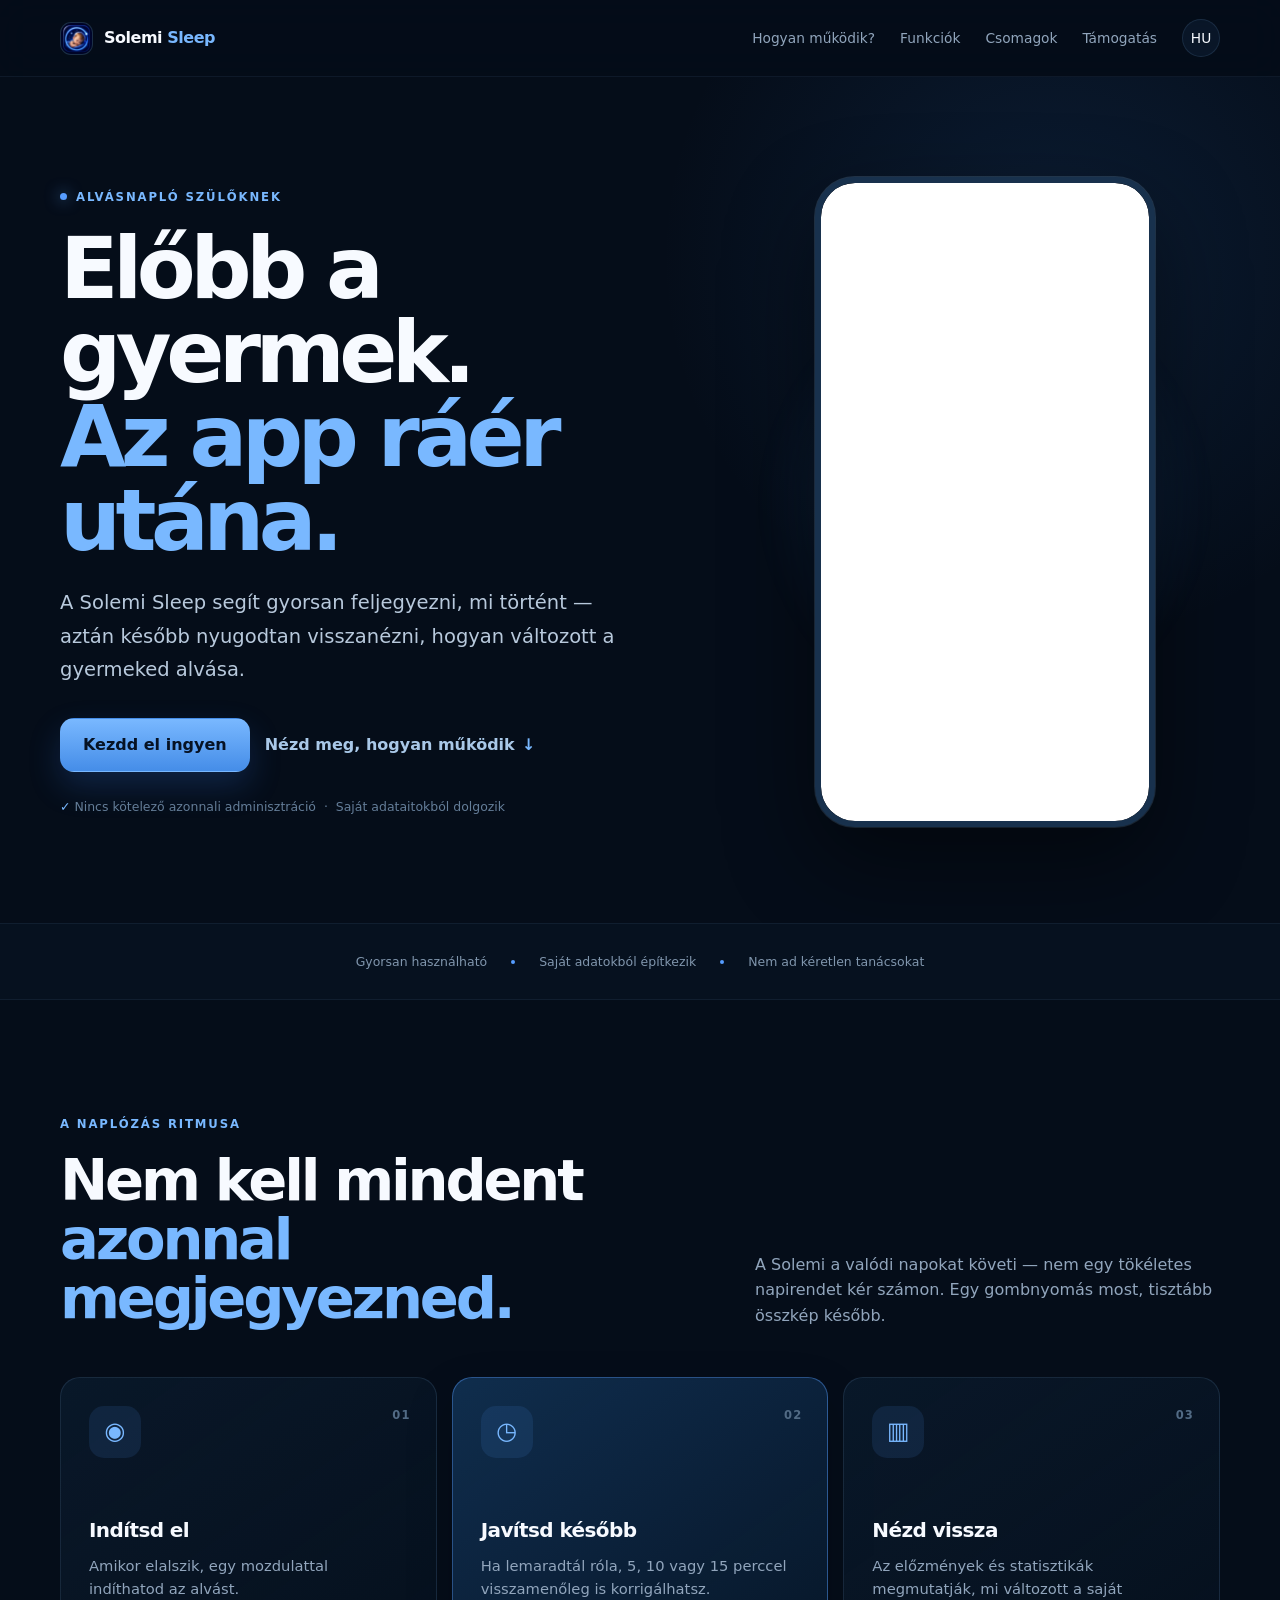
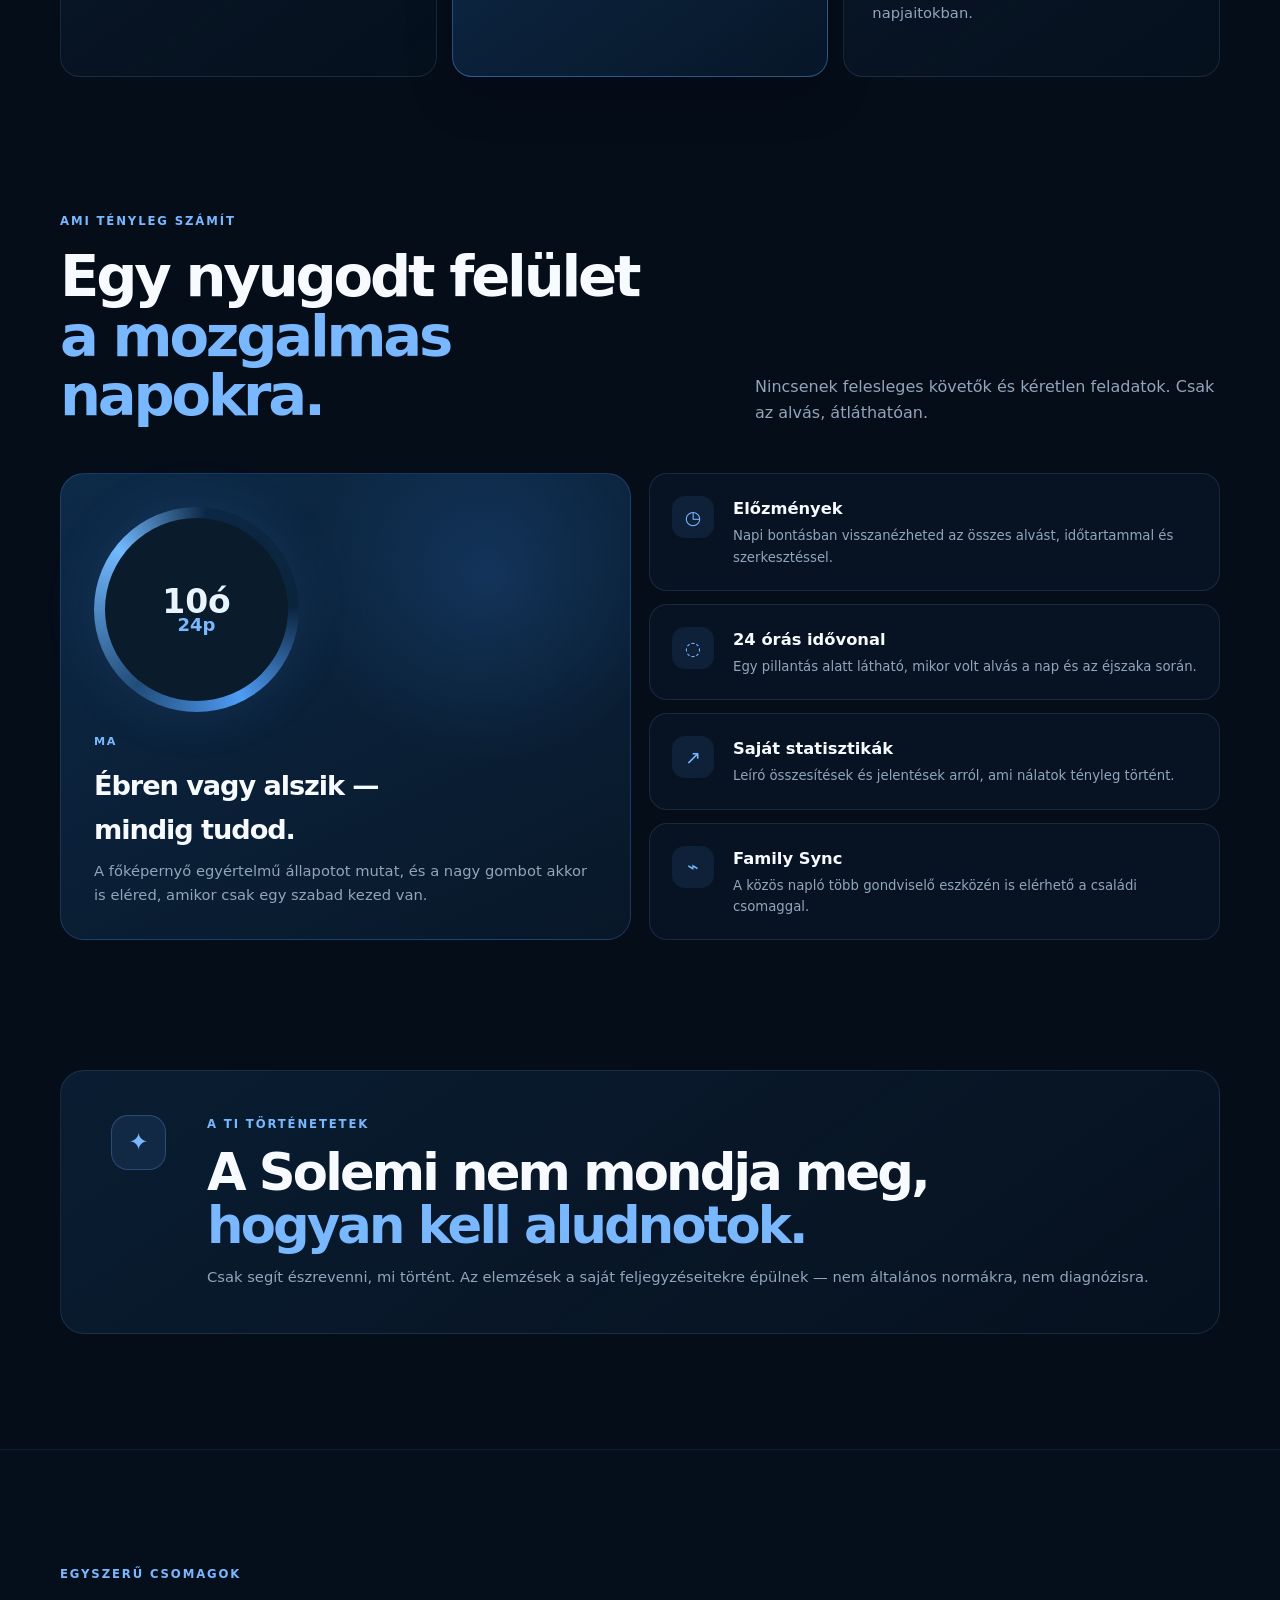
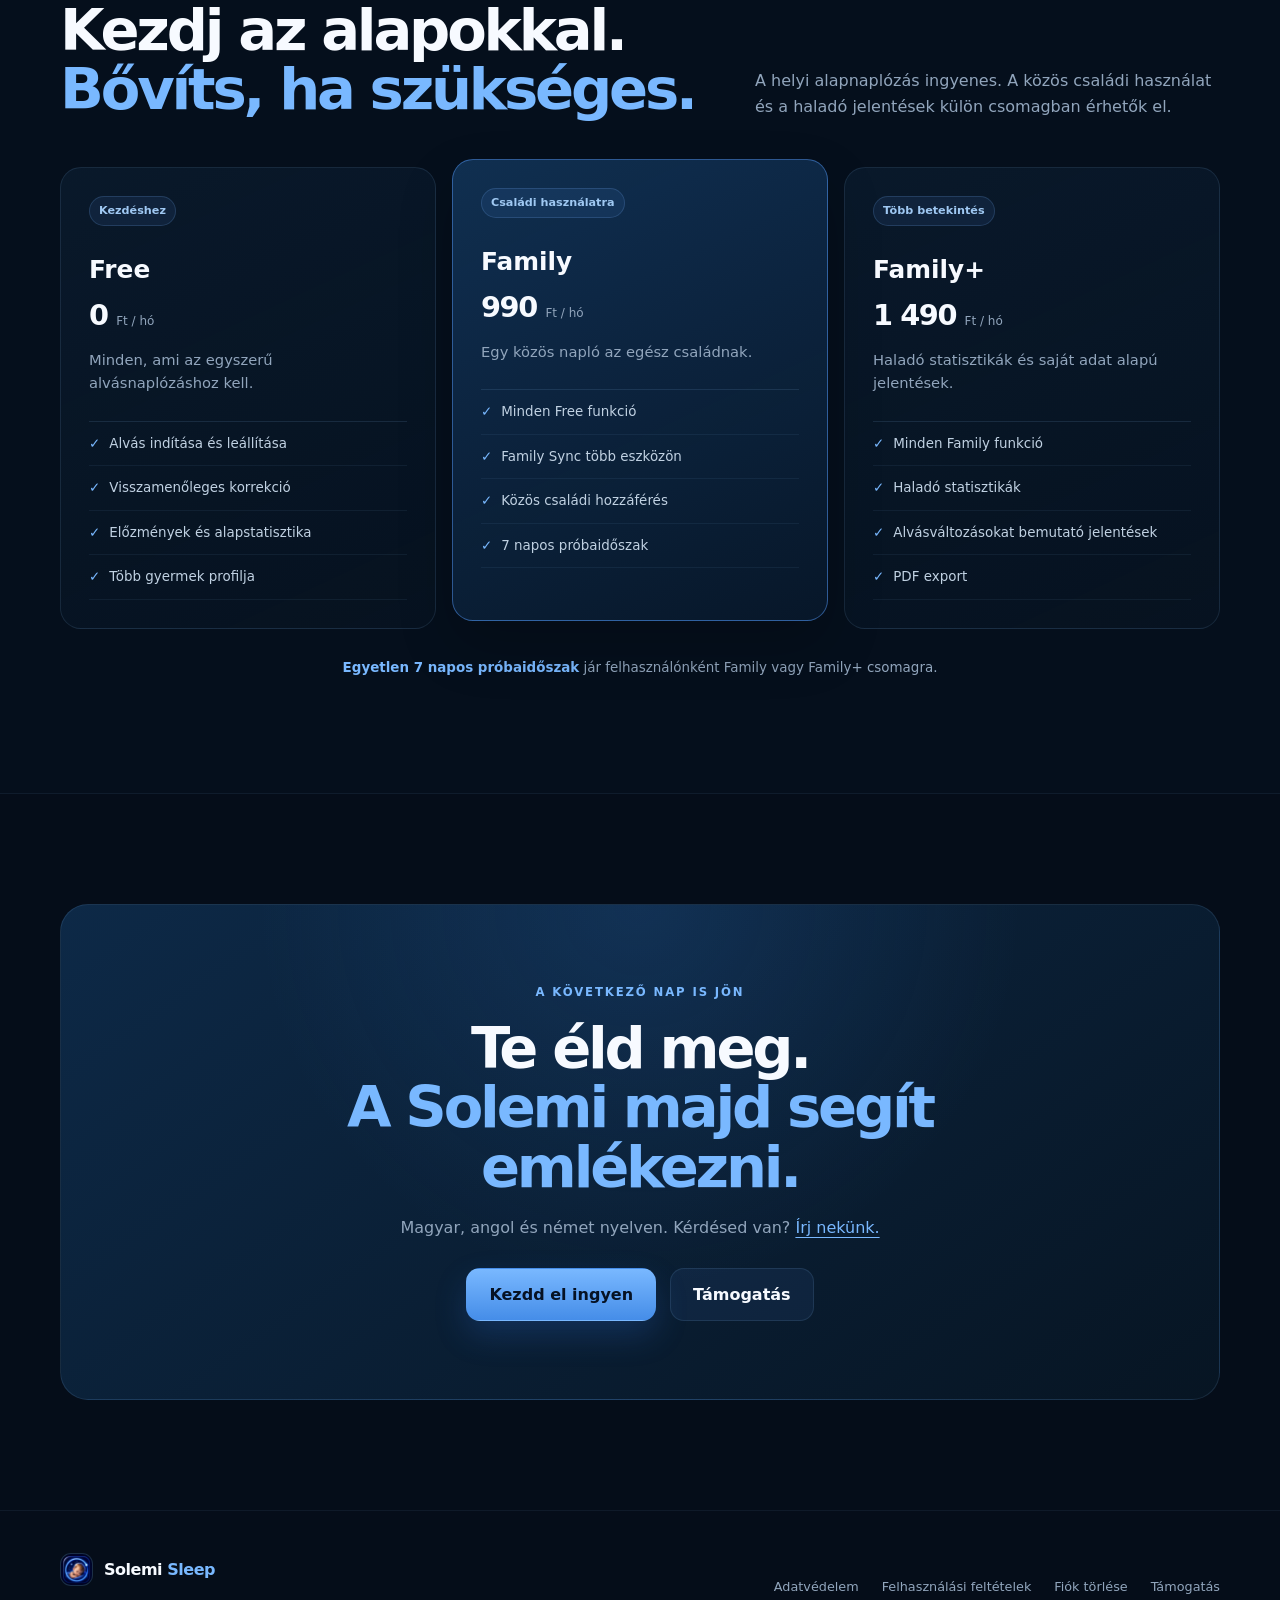
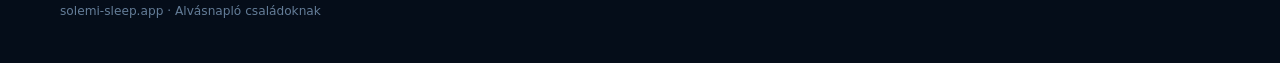
==== commit 57f4f0a5: "appicon mod" ====
--- a/index.html
+++ b/index.html
@@ -6,7 +6,8 @@
   <meta name="theme-color" content="#050d19">
   <meta name="description" content="Solemi Sleep – gyors, egyszerű alvásnapló a gyermeked alvásának követéséhez.">
   <title>Solemi Sleep – Lásd, mi történt</title>
-  <link rel="icon" type="image/svg+xml" href="/favicon.svg">
+  <link rel="icon" type="image/png" href="/app-icon.png">
+  <link rel="apple-touch-icon" href="/app-icon.png">
   <link rel="stylesheet" href="/styles.css">
 </head>
 <body>
@@ -14,7 +15,7 @@
     <nav class="nav shell" aria-label="Fő navigáció">
       <a class="brand" href="/" aria-label="Solemi Sleep kezdőlap">
         <span class="brand-mark" aria-hidden="true">
-          <svg viewBox="0 0 32 32"><path d="M22 22A10 10 0 0 1 10 9.3 9.2 9.2 0 1 0 22 22Z" fill="#79b8ff"/><circle cx="24" cy="8" r="1.5" fill="#d8eaff"/></svg>
+          <img src="/app-icon.png" alt="">
         </span>
         <span>Solemi <em>Sleep</em></span>
       </a>
@@ -120,6 +121,7 @@
     </section>
   </main>
 
-  <footer class="site-footer"><div class="footer-grid shell"><div><a class="brand" href="/"><span class="brand-mark" aria-hidden="true"><svg viewBox="0 0 32 32"><path d="M22 22A10 10 0 0 1 10 9.3 9.2 9.2 0 1 0 22 22Z" fill="#79b8ff"/></svg></span><span>Solemi <em>Sleep</em></span></a><div class="footer-meta">solemi-sleep.app · Alvásnapló családoknak</div></div><nav class="footer-links" aria-label="Jogi és támogatási oldalak"><a href="/privacy/">Adatvédelem</a><a href="/terms/">Felhasználási feltételek</a><a href="/delete-account/">Fiók törlése</a><a href="/support/">Támogatás</a></nav></div></footer>
+  <footer class="site-footer"><div class="footer-grid shell"><div><a class="brand" href="/"><span class="brand-mark" aria-hidden="true"><img src="/app-icon.png" alt=""></span><span>Solemi <em>Sleep</em></span></a><div class="footer-meta">solemi-sleep.app · Alvásnapló családoknak</div></div><nav class="footer-links" aria-label="Jogi és támogatási oldalak"><a href="/privacy/">Adatvédelem</a><a href="/terms/">Felhasználási feltételek</a><a href="/delete-account/">Fiók törlése</a><a href="/support/">Támogatás</a></nav></div></footer>
 </body>
 </html>
+<!-- deploy-check -->
--- a/styles.css
+++ b/styles.css
@@ -25,7 +25,7 @@
 .brand > span:last-child { white-space:nowrap; }
 .brand em { color:var(--blue-2); font-style:normal; }
 .brand-mark { width:33px; height:33px; display:grid; place-items:center; border:1px solid var(--line); border-radius:11px; background:#0b1a2c; box-shadow:inset 0 0 18px rgba(87,157,255,.12); }
-.brand-mark svg { width:21px; }
+.brand-mark img { width:100%; height:100%; display:block; border-radius:10px; object-fit:cover; }
 .nav-links { display:flex; align-items:center; gap:25px; color:var(--muted); font-size:.86rem; }
 .nav-links a:hover, .nav-links a:focus-visible { color:#fff; }
 .language { width:38px; height:38px; display:grid; place-items:center; border:1px solid var(--line); border-radius:50%; color:var(--ink); background:rgba(87,157,255,.07); }
@@ -191,7 +191,7 @@
   .nav-links { gap:10px; }
   .hero { padding:65px 0 70px; }
   .hero-grid { grid-template-columns:1fr; }
-  .phone-stage { min-height:595px; margin-top:5px; }
+  .phone-stage { width:100%; min-height:0; margin:5px 0 0; }
   .section { padding:78px 0; }
   .page-hero { padding:60px 0 38px; }
   .document { padding:42px 0 70px; }
@@ -267,15 +267,20 @@
 .classification-options button { min-height:34px; border:1px solid var(--line); border-radius:10px; color:#8fa8c1; background:#0b1c2e; cursor:pointer; font-size:9px; }
 .classification-options button.active { color:#fff; background:#245c99; }
 .phone:has(.app-demo-frame) { padding:0; overflow:hidden; background:#050d19; }
-.app-demo-frame { width:125%; height:125%; display:block; border:0; border-radius:34px; background:#050d19; transform:scale(.8); transform-origin:top left; }
+.app-demo-frame { width:100%; height:100%; display:block; border:0; border-radius:34px; background:#050d19; }
 @media (max-width: 480px) {
   h1 { font-size:clamp(2.7rem, 13vw, 3.2rem); }
   .hero-actions { align-items:stretch; flex-direction:column; }
   .button { width:100%; }
   .proof-grid { min-height:100px; flex-wrap:wrap; gap:8px 14px; text-align:center; }
   .proof-grid i { display:none; }
-  .phone { transform:scale(.94); transform-origin:center; }
-  .phone-stage { margin-inline:-18px; }
+  .phone { width:min(360px, calc(100vw - 24px)); height:min(720px, calc(100svh - 120px)); min-height:560px; transform:none; }
+  .app-demo-frame { width:100%; height:100%; border-radius:34px; }
+  .phone-stage { min-height:0; }
   .privacy-card, .support-card { padding:24px; }
   .closing { padding:70px 0; }
 }
+
+@media (max-width: 340px) {
+  .phone { width:calc(100vw - 16px); }
+}
